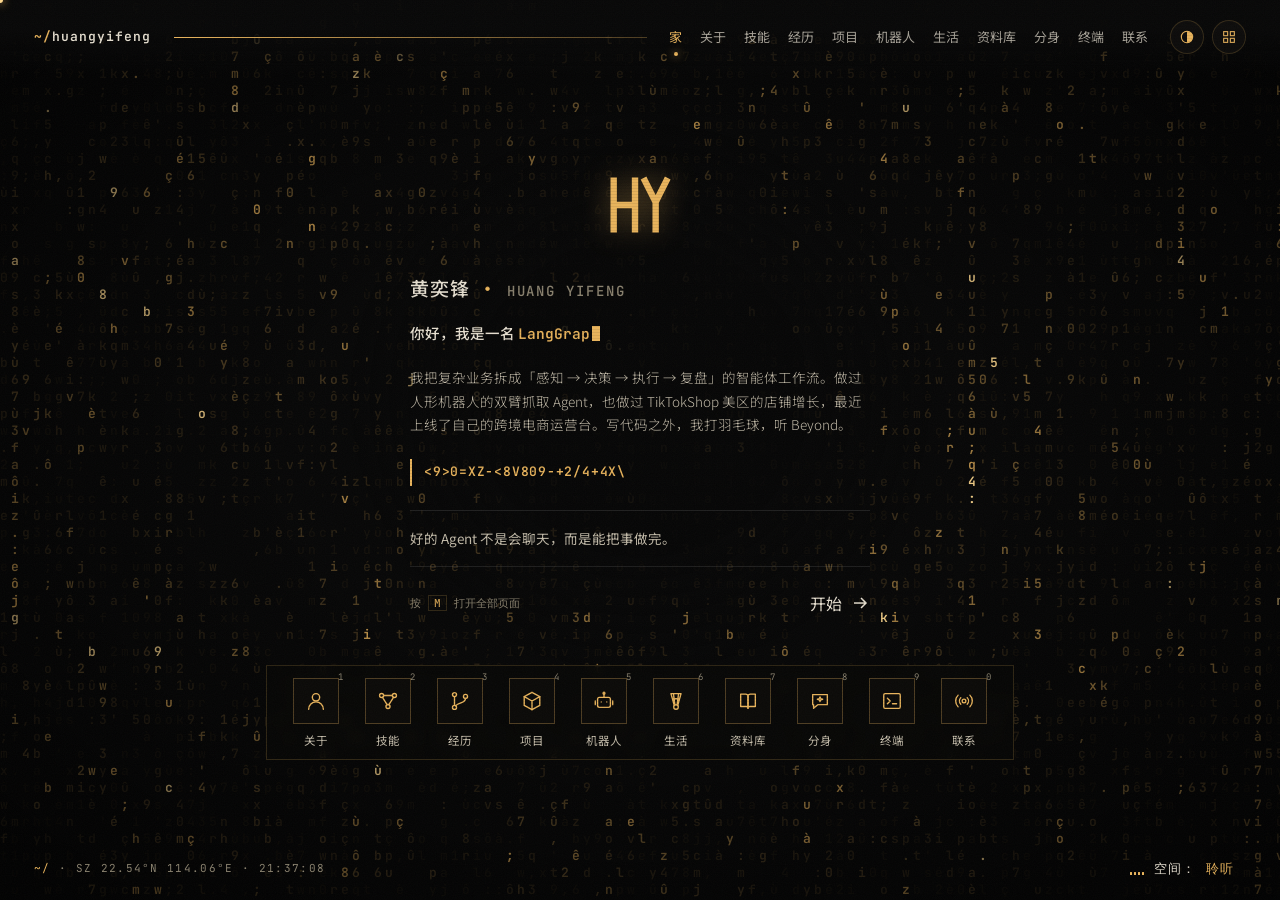
==== index.html @ 0edf58c5 "feat: HYF-OS 个人网站与 AI 分身 黑金骇客风多页面个人网站：开场动画、字符雨、技能星图、机器人交互示意、 可接入自有大模型的 AI 分身（仿 CC Switch 配置后台），零依赖 N" ====
<!DOCTYPE html>
<html lang="zh-CN" data-theme="gold">
<head>
<meta charset="UTF-8">
<meta name="viewport" content="width=device-width, initial-scale=1.0">
<title>黄奕锋 · AI Agent Engineer</title>
<meta name="description" content="黄奕锋 —— AI Agent 开发工程师。LangGraph / MCP / RAG / Multi-Agent / 人形机器人 Agent / 跨境电商运营智能体。">
<link rel="icon" href="data:image/svg+xml,<svg xmlns='http://www.w3.org/2000/svg' viewBox='0 0 90 80'><path d='M8 6V74M8 40H38M38 6V74M52 6L67 36L82 6M67 36V74' fill='none' stroke='%23e9b45c' stroke-width='10'/></svg>">
<link rel="preconnect" href="https://fonts.googleapis.com">
<link rel="preconnect" href="https://fonts.gstatic.com" crossorigin>
<link href="https://fonts.googleapis.com/css2?family=JetBrains+Mono:wght@300;400;600;800&family=Noto+Sans+SC:wght@300;400;500;700;900&display=swap" rel="stylesheet">
<link rel="stylesheet" href="assets/style.css">
</head>
<body class="booting">

<canvas id="matrix" aria-hidden="true"></canvas>
<div class="vignette"></div><div class="scanlines"></div><div class="noise"></div>
<div class="cur-dot"></div><div class="cur-ring"></div>

<!-- ============ BOOT ============ -->
<div id="boot">
  <div class="half top"></div><div class="half bot"></div>
  <div class="term">
    <div id="bootLines"></div>
    <div class="bar"><i id="bootBar"></i></div>
    <div class="pct"><span id="bootStage">BOOTING HYF-OS</span><span id="bootPct">0%</span></div>
    <div class="granted" id="granted">ACCESS GRANTED</div>
  </div>
  <div class="skip">[ 点击任意处跳过 ]</div>
</div>

<!-- ============ PAGE TRANSITION ============ -->
<div id="wipe" aria-hidden="true">
  <i></i><i></i><i></i><i></i><i></i><i></i><i></i><i></i>
  <div class="lbl"><span id="wipeLbl"></span><small id="wipeSub"></small><div class="bar"><b></b></div></div>
</div>

<!-- ============ CHROME ============ -->
<header class="topnav">
  <a class="brand" href="#/"><b>~/</b>huangyifeng</a>
  <div class="rule"></div>
  <nav class="links" id="navLinks"></nav>
  <div class="nav-btns">
    <button class="icon-btn" id="btnTheme" title="切换配色" aria-label="切换配色"><svg viewBox="0 0 24 24"><circle cx="12" cy="12" r="8.5"/><path class="fill" d="M12 3.5a8.5 8.5 0 0 1 0 17z"/></svg></button>
    <button class="icon-btn" id="btnMenu" title="全部页面 (M)" aria-label="打开菜单"><svg viewBox="0 0 24 24"><rect x="4" y="4" width="6" height="6"/><rect x="14" y="4" width="6" height="6"/><rect x="4" y="14" width="6" height="6"/><rect x="14" y="14" width="6" height="6"/></svg></button>
  </div>
</header>
<div class="corner bl"><b id="routeLabel">~/</b> · SZ 22.54°N 114.06°E · <span id="clock">--:--:--</span></div>
<button class="corner br" id="btnSound" aria-label="背景音乐开关"><span class="eq"><i></i><i></i><i></i><i></i></span>空间：<b id="soundLbl">聆听</b></button>

<div id="menu" aria-hidden="true">
  <button class="close" id="menuClose">[ ESC ] 关闭</button>
  <ul id="menuList"></ul>
  <div class="menu-foot" id="menuThemes"></div>
  <div class="keys">快捷键：<kbd>1</kbd>–<kbd>9</kbd>/<kbd>0</kbd> 跳转页面 · <kbd>H</kbd> 首页 · <kbd>M</kbd> 菜单 · <kbd>~</kbd> 终端</div>
</div>

<main id="app">

<!-- ============ HOME ============ -->
<section class="page" data-page="home">
  <div class="home">
    <aside class="hud l">
      <h4>SYSTEM STATUS</h4>
      <div class="kv"><span>USER</span><b>黄奕锋</b></div>
      <div class="kv"><span>ROLE</span><b>AI Agent Engineer</b></div>
      <div class="kv"><span>LOC</span><b>深圳 · SZ</b></div>
      <div class="kv"><span>STATUS</span><b class="live">● building</b></div>
      <div class="kv"><span>STACK</span><b>LangGraph · MCP · RAG</b></div>
      <div class="kv"><span>LIVE</span><b>tkagent.hyff.cc.cd</b></div>
      <div class="kv"><span>OFF-DUTY</span><b>🏸 羽毛球 · 5 年</b></div>
      <div class="kv"><span>INTEREST</span><b>跨境电商 × Agent</b></div>
      <div class="task"><span>TASK</span><b>TikTok 跨境电商运营台</b><div class="pbar"><i></i></div><small>shipping · 自动上品流水线</small></div>
      <div class="kv"><span>UPTIME</span><b id="uptime">00:00:00</b></div>
    </aside>

    <div class="card" id="card">
      <svg class="logo" viewBox="0 0 90 80" aria-hidden="true">
        <path d="M8 6 V74 M8 40 H38 M38 6 V74"/>
        <path d="M52 6 L67 36 L82 6 M67 36 V74"/>
      </svg>
      <div class="hero-seq" id="heroSeq">
        <div class="hero-name"><span id="nameZh">黄奕锋</span><span class="dot">·</span><span class="en" id="nameEn">HUANG YIFENG</span></div>
        <div class="hero-hi">你好，我是一名 <span class="role" id="role"></span><span class="caret"></span></div>
        <p class="hero-p">我把复杂业务拆成「感知 → 决策 → 执行 → 复盘」的智能体工作流。做过人形机器人的双臂抓取 Agent，也做过 TikTokShop 美区的店铺增长，最近上线了自己的跨境电商运营台。写代码之外，我打羽毛球，听 Beyond。</p>
        <div class="hero-hash" id="hash">*-Z244|47V+K-&lt;K4||NZ79-</div>
        <div class="hr"></div>
        <p class="hero-quote">好的 Agent 不是会聊天，而是能把事做完。</p>
        <div class="hr"></div>
        <div class="go"><span class="k">按 <kbd>M</kbd> 打开全部页面</span><a href="#/about">开始 <svg width="16" height="16" viewBox="0 0 16 16" fill="none" stroke="currentColor" stroke-width="1.5"><path d="M2 8h12M9 3l5 5-5 5"/></svg></a></div>
      </div>
    </div>

    <aside class="hud r"><h4>LIVE LOG</h4><div class="log" id="liveLog"></div></aside>

    <nav class="dock" id="dock" aria-label="页面入口"></nav>
  </div>
</section>

<!-- ============ ABOUT ============ -->
<section class="page" data-page="about">
  <div class="ph" data-a><span class="no">01 //</span><h1 data-scramble>关于我</h1><span class="ln"></span><span class="en">WHOAMI</span></div>
  <div class="about-grid">
    <div class="portrait" data-a>
      <span class="tag">IMG://huangyifeng.raw</span>
      <i class="c c1"></i><i class="c c2"></i><i class="c c3"></i><i class="c c4"></i>
      <canvas id="ascii"></canvas>
      <span class="tip">[ 移动鼠标 · 解码影像 ]</span>
    </div>
    <div class="about-text" data-a>
      <h2>一半是 <em>AI Agent 工程师</em>，<br>一半是懂增长的 <em>运营人</em>。</h2>
      <p>坐标深圳，毕业于深圳职业技术大学 · 人工智能学院 · 大数据技术专业。我熟悉 LangChain、LangGraph、MCP 与 RAG，能把一个模糊的业务问题拆成可调用的工具、可编排的状态图、可量化的指标，再让它在真机上、在真实的店铺里跑起来。</p>
      <div class="edge">
        <div class="edge-item"><span class="n">0x01</span><b>复合背景</b><span>AI Agent 应用开发 × 跨境电商业务，能把复杂业务拆解为感知、决策、执行、复盘的智能体工作流。</span></div>
        <div class="edge-item"><span class="n">0x02</span><b>独立交付</b><span>运营台从后端、前端、浏览器插件、端到端测试到服务器部署，一个人做完并上线。</span></div>
        <div class="edge-item"><span class="n">0x03</span><b>结果导向</b><span>Unitree G1 真机验证 + TikTokShop 美区运营，习惯用自动化流程和数据指标说话。</span></div>
      </div>
    </div>
  </div>

  <div class="sub" data-a>GROWTH PATH · 成长路径</div>
  <div class="path" data-a>
    <i class="runner"></i>
    <div class="st"><span class="t">EDU</span><b>数据</b><span>深圳职业技术大学<br>人工智能学院 · 大数据技术</span></div>
    <div class="st"><span class="t">2025.04</span><b>业务</b><span>TikTokShop 美区运营<br>懂选品、懂达人、懂指标</span></div>
    <div class="st"><span class="t">2026.07</span><b>物理世界</b><span>Unitree G1 双臂抓取<br>让 Agent 驱动真实机械臂</span></div>
    <div class="st"><span class="t">2026.09 → NOW</span><b>融合</b><span>跨境电商运营 Agent<br>把业务经验变成智能体</span></div>
  </div>

  <div class="sub" data-a>HOW I BUILD AGENTS · 我的 Agent 方法论</div>
  <div class="method" data-a>
    <div><span class="n">01</span><b>拆解</b><span>把业务拆成感知 / 决策 / 执行 / 复盘四段，先画清楚状态图再写代码。</span></div>
    <div><span class="n">02</span><b>接工具</b><span>用 Function Calling、MCP 和浏览器插件，把数据库、ERP、表格、网页变成 Agent 能调用的工具。</span></div>
    <div><span class="n">03</span><b>编排</b><span>用 LangGraph 管状态、分支、循环和失败回退，让流程可控、可追踪。</span></div>
    <div><span class="n">04</span><b>增强</b><span>RAG 知识库 + 结构化输出 + 上下文管理，同时控制质量和成本。</span></div>
    <div><span class="n">05</span><b>复盘</b><span>每一步留下状态和日志，缺什么就停下来提示人补，用数据驱动下一轮迭代。</span></div>
  </div>

  <div class="stats" data-a>
    <div class="stat"><div class="v"><small>$</small><span data-count="12" data-suffix="K">0</span></div><div class="k">店铺月 GMV（从 $5K 起）</div></div>
    <div class="stat"><div class="v"><span data-count="300" data-suffix="+">0</span></div><div class="k">建联海外达人</div></div>
    <div class="stat"><div class="v"><span data-count="1.6" data-dec="1" data-suffix="%">0</span></div><div class="k">转化率（从 1.0% 提升）</div></div>
    <div class="stat"><div class="v"><span data-count="7" data-suffix="DoF">0</span></div><div class="k">双臂逆运动学 · G1 真机</div></div>
  </div>
</section>

<!-- ============ SKILLS ============ -->
<section class="page" data-page="skills">
  <div class="ph" data-a><span class="no">02 //</span><h1 data-scramble>技能星图</h1><span class="ln"></span><span class="en">CONSTELLATION</span></div>
  <p class="lead" data-a>每颗星是一项技能，同一个星团是一个技术领域，连线表示它们怎样组合在一起用。把鼠标移到星星上看看。</p>
  <div class="constellation" data-a><canvas id="cons"></canvas><div class="cons-tip" id="consTip"></div><span class="hint">悬停查看关联 · 点击星星聚焦领域 · 鼠标会推开星星</span></div>
  <div class="legend" id="legend" data-a></div>
  <div class="sub" data-a>FULL LIST · 完整清单</div>
  <div class="win" data-a id="skillWin">
    <div class="win-bar"><i></i><i></i><i></i><span>huangyifeng@stack: ~/skills</span></div>
    <div class="skills-body" id="skillList"></div>
  </div>
</section>

<!-- ============ EXPERIENCE ============ -->
<section class="page" data-page="exp">
  <div class="ph" data-a><span class="no">03 //</span><h1 data-scramble>经历</h1><span class="ln"></span><span class="en">GIT LOG --GRAPH</span></div>
  <p class="lead" data-a><code>$ git log --graph --all</code><br>两条分支：一条通向真实的生意，一条通向真实的机器人，最后合并成我现在在做的事。</p>
  <div class="git" id="git">
    <svg class="graph" id="gitSvg"></svg>

    <article class="commit" data-id="main" data-lane="0" data-a>
      <span class="dot"></span>
      <div class="hd"><span class="hash">2290460</span><span class="ref head">HEAD → main</span><span>2026.09 → now</span></div>
      <h3>Merge: ecommerce + robotics → 跨境电商 Agent</h3>
      <div class="role">个人项目 · TikTok 跨境电商运营台 / 跨境电商 AI 运营 Agent 平台</div>
      <p class="desc">把运营经验和 Agent 工程能力合并：多 Agent 自动上品流水线、1688 找货、浏览器插件、知识库、每日简报，已部署上线。<a href="#/project">查看项目 →</a></p>
    </article>

    <article class="commit" data-id="robotics" data-lane="1" data-a>
      <span class="dot"></span>
      <div class="hd"><span class="hash">a7f3e21</span><span class="ref">robotics</span><span>2026.07 — 2026.09 · 珠海</span></div>
      <h3>无界智慧（珠海）科技有限公司</h3>
      <div class="role">AI Agent 应用开发实习生 / 规控算法</div>
      <ul>
        <li>基于 <b>RGB-D 相机 + SAM3</b> 完成箱体识别、点云处理、三维位姿计算和抓取点预测，打通视觉识别到双臂抓取的 Agent 执行链路。</li>
        <li>开发 <b>双臂七自由度逆运动学</b> 与抓取动作流程，实现目标趋近、双臂抓取、夹取回撤等连续控制，并通过 <b>Unitree G1 真机验证</b>。</li>
        <li>参与灵巧手小物体抓取开发，完成视觉定位、抓取规划与多指控制联动，沉淀可复用的人形机器人搬运基础能力。</li>
        <li>分析视觉偏差、IK 不可达、机械臂异常和控制衔接问题，沉淀视觉数据、运行日志和异常排查流程，提升迭代效率。</li>
      </ul>
    </article>

    <article class="commit" data-id="ecommerce" data-lane="0" data-a>
      <span class="dot"></span>
      <div class="hd"><span class="hash">3c9b0d4</span><span class="ref">ecommerce</span><span>2025.04 — 2025.07 · 深圳</span></div>
      <h3>深圳市锦鸿云商电子商务有限公司</h3>
      <div class="role">跨境电商运营实习生 / TikTokShop 美区</div>
      <ul>
        <li>参与运营 2 个 TikTokShop 美区店铺，维护 50+ SKU，店铺月 GMV 从 <b>$5,000 提升至 $12,000</b>。</li>
        <li>每月筛选 50+ 潜力商品，测试上架 10+ 款，沉淀 3 款稳定出单款，单款月销最高 <b>$3,500</b>。</li>
        <li>累计建联海外达人 <b>300+</b>，合作寄样 25+，产出带货视频 / 直播 40+，达人渠道月贡献 GMV 约 $5,000。</li>
        <li>优化主图、标题和优惠券结构，商品页转化率从 <b>1.0% 提升至 1.6%</b>，退货率控制在 10% 以内。</li>
      </ul>
    </article>

    <article class="commit" data-id="init" data-lane="0" data-a>
      <span class="dot"></span>
      <div class="hd"><span class="hash">0e1d5f8</span><span class="ref">tag: init</span><span>教育 · 深圳</span></div>
      <h3>深圳职业技术大学</h3>
      <div class="role">人工智能学院 · 大数据技术</div>
    </article>
  </div>
</section>

<!-- ============ PROJECT ============ -->
<section class="page" data-page="project">
  <div class="ph" data-a><span class="no">04 //</span><h1 data-scramble>项目</h1><span class="ln"></span><span class="en">SHIPPED</span></div>

  <div class="proj-top" data-a>
    <h2><small>PROJECT 01 · 2026.10 · 已上线</small>TikTok 跨境电商运营台</h2>
    <p>面向 TikTok Shop 卖家的选品与内容工具：FastMoss 数据选品 → 硬指标与利润测算 → AI 选品分析与测款方案 → 一键带货视频脚本，配套知识库和可对话的 Agent。所有 AI 功能都调用真实模型，没有离线假数据。</p>
  </div>
  <div class="live-row" data-a>
    <a class="btn" href="https://tkagent.hyff.cc.cd" target="_blank" rel="noopener">访问线上版 ↗</a>
    <a class="btn ghost" href="https://github.com/serjofolio" target="_blank" rel="noopener">GitHub · serjofolio ↗</a>
    <span class="m">tkagent.hyff.cc.cd · 仓库暂为私有</span>
  </div>

  <div class="win flowline" data-a>
    <div class="win-bar"><i></i><i></i><i></i><span>多 Agent 自动上品流水线</span></div>
    <div class="flow-steps" id="flowSteps">
      <div><b>选品数据</b><span>FastMoss 导出 22 列自动识别</span></div>
      <div><b>AI 研判</b><span>需求 / 趋势 / 达人 / 竞争 / 利润 / 风险</span></div>
      <div><b>1688 找货</b><span>关键词 + 以图搜，比价矩阵</span></div>
      <div><b>选定供应商</b><span>AI 判断同款度，成本上限</span></div>
      <div><b>上架包</b><span>本地语言标题、卖点、定价、违禁词检查</span></div>
      <div><b>人工确认</b><span>可设为全自动</span></div>
      <div><b>推送 ERP</b><span>妙手 ERP / Webhook / CSV</span></div>
    </div>
  </div>

  <div class="feat-grid" data-a>
    <div><span class="i">/select</span><b>智能选品</b><span>六维评估给出「可以上 / 谨慎测试 / 不建议上」，识别刷单、低价引流等硬伤，按站点费率倒推采购上限。</span></div>
    <div><span class="i">/script</span><b>视频脚本</b><span>按「钩子 → 痛点 → 演示 → 证明 → 行动号召」生成分镜，附 3 个备选钩子做 A/B 测款。</span></div>
    <div><span class="i">/extension</span><b>浏览器插件</b><span>1688 关键词搜 / 以图搜一键发送货源，自动补详情；随机节奏防风控。</span></div>
    <div><span class="i">/models</span><b>多模型接入</b><span>GLM、DeepSeek、Kimi、通义、豆包、OpenAI、Claude……一键启用、测试、拉取模型列表。</span></div>
    <div><span class="i">/kb</span><b>知识库 + Agent</b><span>上传 Word / PDF / 网页切片检索；Agent 流式输出、标注来源、显示思考过程。</span></div>
    <div><span class="i">/deploy</span><b>一键部署</b><span>systemd + Cloudflare 隧道，只监听本机端口，Host 白名单；Playwright 端到端测试。</span></div>
  </div>
  <div class="commits" data-a>
    <div class="win-bar"><i></i><i></i><i></i><span>git log --oneline · 真实提交记录</span></div>
    <div class="commit-ticker" id="ticker"></div>
  </div>

  <div class="sub" data-a>PROJECT 02 · 跨境电商 AI 运营 Agent 平台</div>
  <div class="proj-top" data-a>
    <h2><small>2026.09 → NOW · FastAPI + LangGraph + DeepSeek</small>全能运营智能体</h2>
    <p>多模块运营 Agent：运营总览、风险分析、竞品分析、销售监控、广告分析、库存管理。打通本地数据库、飞书多维表格、易仓 ERP、Amazon SP-API、Chrome 商品采集和卖家精灵 MCP，导入数据后自动生成风险等级、异常任务和每日简报。</p>
  </div>
  <div class="proj-grid">
    <div class="win diagram" data-a>
      <svg viewBox="0 0 800 420" role="img" aria-label="Agent Loop 架构示意">
        <path id="loop" class="flow" d="M200 90 H600 V330 H200 Z"/>
        <line class="spoke" x1="400" y1="210" x2="200" y2="90"/><line class="spoke" x1="400" y1="210" x2="600" y2="90"/>
        <line class="spoke" x1="400" y1="210" x2="600" y2="330"/><line class="spoke" x1="400" y1="210" x2="200" y2="330"/>
        <line class="spoke" x1="70" y1="210" x2="200" y2="90"/><line class="spoke" x1="70" y1="210" x2="200" y2="330"/>
        <line class="spoke" x1="730" y1="210" x2="600" y2="90"/><line class="spoke" x1="730" y1="210" x2="600" y2="330"/>
        <g class="core"><circle class="pulse" cx="400" cy="210" r="46" stroke-width="1"/><circle cx="400" cy="210" r="52" stroke-width="1.2"/><circle cx="400" cy="210" r="40" stroke-width=".6" stroke-dasharray="2 4"/>
          <text x="400" y="206">LangGraph</text><text x="400" y="224">AGENT LOOP</text></g>
        <g class="nd"><rect x="140" y="62" width="120" height="56"/><text x="200" y="90">感知</text><text class="s" x="200" y="108">PERCEIVE</text></g>
        <g class="nd"><rect x="540" y="62" width="120" height="56"/><text x="600" y="90">决策</text><text class="s" x="600" y="108">DECIDE</text></g>
        <g class="nd"><rect x="540" y="302" width="120" height="56"/><text x="600" y="330">执行</text><text class="s" x="600" y="348">ACT</text></g>
        <g class="nd"><rect x="140" y="302" width="120" height="56"/><text x="200" y="330">复盘</text><text class="s" x="200" y="348">REFLECT</text></g>
        <g class="tool"><rect x="10" y="150" width="120" height="26"/><text x="70" y="167">飞书多维表格</text></g>
        <g class="tool"><rect x="10" y="197" width="120" height="26"/><text x="70" y="214">易仓 ERP</text></g>
        <g class="tool"><rect x="10" y="244" width="120" height="26"/><text x="70" y="261">RAG 知识库</text></g>
        <g class="tool"><rect x="670" y="150" width="120" height="26"/><text x="730" y="167">Amazon SP-API</text></g>
        <g class="tool"><rect x="670" y="197" width="120" height="26"/><text x="730" y="214">卖家精灵 MCP</text></g>
        <g class="tool"><rect x="670" y="244" width="120" height="26"/><text x="730" y="261">Chrome 采集</text></g>
        <g class="pk">
          <circle r="4"><animateMotion dur="6s" repeatCount="indefinite"><mpath href="#loop"/></animateMotion></circle>
          <circle r="3" opacity=".7"><animateMotion dur="6s" begin="-1.5s" repeatCount="indefinite"><mpath href="#loop"/></animateMotion></circle>
          <circle r="4"><animateMotion dur="6s" begin="-3s" repeatCount="indefinite"><mpath href="#loop"/></animateMotion></circle>
          <circle r="3" opacity=".7"><animateMotion dur="6s" begin="-4.5s" repeatCount="indefinite"><mpath href="#loop"/></animateMotion></circle>
        </g>
      </svg>
    </div>
    <div class="win sim" data-a>
      <div class="win-bar"><i></i><i></i><i></i><span>agent run · 演示数据</span></div>
      <div class="sim-out" id="simOut"></div>
      <div class="sim-foot"><button class="btn" id="simRun">▶ 运行一次 Agent</button><span>演示数据，仅展示工作流程</span></div>
    </div>
  </div>
  <div class="win brief" id="brief"></div>
</section>

<!-- ============ ROBOT ============ -->
<section class="page" data-page="robot">
  <div class="ph" data-a><span class="no">05 //</span><h1 data-scramble>机器人</h1><span class="ln"></span><span class="en">UNITREE G1</span></div>
  <p class="lead" data-a>2026 年夏天在无界智慧，我做的是让 Agent 驱动一台真实的人形机器人：从一帧 RGB-D 图像开始，到双臂把箱子抓起、收回。下面两个是根据这段经历做的交互示意。</p>
  <div class="pipeline" id="pipe" data-a>
    <span data-n="1">RGB-D 采集</span><span data-n="2">SAM3 分割</span><span data-n="3">点云处理</span><span data-n="4">位姿估计</span><span data-n="5">抓取点预测</span><span data-n="6">双臂 IK</span><span data-n="7">抓取执行</span><span data-n="8">夹取回撤</span>
  </div>
  <div class="robot-grid">
    <div class="viz" data-a><canvas id="cloud"></canvas><span class="cap">POINT CLOUD · POSE</span><span class="cap2" id="cloudStat"></span><span class="note">拖动旋转 · 演示数据</span></div>
    <div class="viz" data-a><canvas id="arms"></canvas><span class="cap">DUAL-ARM IK</span><span class="warn" id="ikWarn">⚠ IK 不可达</span><span class="note">移动鼠标控制目标 · 平面简化示意（真机为双臂 7-DoF）</span></div>
  </div>
  <div class="sub" data-a>ON SITE · 现场照片</div>
  <div class="photos" data-a>
    <figure><img src="img/g1-grasp.jpg" alt="Unitree G1 下蹲双臂抓取纸箱" loading="lazy"><figcaption><b>REC 01</b> 下蹲 · 双臂夹取纸箱</figcaption></figure>
    <figure><img src="img/g1-reach.jpg" alt="Unitree G1 双臂趋近目标" loading="lazy"><figcaption><b>REC 02</b> 目标趋近 · 双臂伸出</figcaption></figure>
    <figure class="wide"><img src="img/g1-lab.jpg" alt="实验室里调试 G1 抓取箱子" loading="lazy"><figcaption><b>REC 03</b> 实验室联调 · 视觉识别箱体</figcaption></figure>
  </div>
  <div class="lightbox" id="lightbox" hidden><img alt=""><span></span></div>
  <div class="sub" data-a>WHAT I DID · 我做了什么</div>
  <div class="cards4" data-a>
    <div><span class="n">01</span><b>视觉 → 位姿</b>基于 RGB-D 相机与 SAM3 完成箱体识别、点云处理、三维位姿计算和抓取点预测。</div>
    <div><span class="n">02</span><b>双臂 7-DoF IK</b>开发双臂七自由度逆运动学与抓取动作：目标趋近、双臂抓取、夹取回撤，Unitree G1 真机验证。</div>
    <div><span class="n">03</span><b>灵巧手</b>参与小物体抓取：视觉定位、抓取规划与多指控制联动，沉淀人形机器人搬运基础能力。</div>
    <div><span class="n">04</span><b>排查流程</b>分析视觉偏差、IK 不可达、机械臂异常和控制衔接问题，沉淀数据、日志和排查流程。</div>
  </div>
</section>

<!-- ============ LIFE ============ -->
<section class="page" data-page="life">
  <div class="ph" data-a><span class="no">06 //</span><h1 data-scramble>生活</h1><span class="ln"></span><span class="en">OFF DUTY</span></div>
  <p class="lead" data-a>代码之外的我。</p>
  <div class="life-grid">
    <div class="win court-win" data-a>
      <div class="win-bar"><i></i><i></i><i></i><span>badminton.exe · 点击球场扣杀</span></div>
      <div class="court"><canvas id="court"></canvas><span class="rally" id="rally">RALLY 0</span></div>
    </div>
    <div class="life-text" data-a>
      <span class="t">SPORT</span>
      <h2>🏸 羽毛球</h2>
      <p>写代码之外，我最喜欢的运动是羽毛球，已经打了 <b class="g">5 年</b>。最喜欢的球员是<b class="g">李宗伟</b>。</p>
      <p class="m">左边的球场可以点一下：在任意位置点击，就是一记扣杀。</p>
    </div>
  </div>

  <div class="sub" data-a>IDOLS · 偶像</div>
  <div class="idols">
    <div class="idol" data-a>
      <div class="vinyl shuttle"><i></i><span>LCW</span></div>
      <div>
        <span class="t">BADMINTON</span>
        <h3>李宗伟</h3>
        <p>马来西亚羽毛球运动员，职业生涯约 19 年：连续 6 年年终世界排名第一，705 场胜利、69 个世界羽联赛事冠军。2008、2012、2016 连续三届奥运会男单决赛都拿了亚军，世锦赛也始终没能夺冠。2018 年确诊鼻咽癌，治疗后仍想复出冲击东京奥运，最终在 2019 年 6 月宣布退役。</p>
        <p class="why">我打了 5 年羽毛球，最喜欢他。一个人三次站上奥运决赛、三次输掉，还一直想再回去，这比金牌更打动我。</p>
      </div>
    </div>
    <div class="idol" data-a>
      <div class="vinyl"><i></i><span>BEYOND</span></div>
      <div>
        <span class="t">MUSIC</span>
        <h3>黄家驹</h3>
        <p>Beyond 乐队主唱、创作人（1962–1993）。《海阔天空》《光辉岁月》《真的爱你》，是我写代码时反复循环的歌。</p>
        <blockquote>原谅我这一生不羁放纵爱自由</blockquote>
      </div>
    </div>
    <div class="idol" data-a>
      <div class="vinyl alt"><i></i><span>★</span></div>
      <div>
        <span class="t">CREATOR</span>
        <h3>鲁大魔</h3>
        <p>本名鲁岳，抖音号 ludamobiubiu。泛知识领域的自媒体创作者，内容以创业经历感悟分享、生活旅行随拍为主。</p>
        <blockquote>把抽象的想法变成具体的产品</blockquote>
        <p class="why">他讲的「从微观的角度思考，才会看到具象化、可执行的指标」，和我做 Agent 的思路一样：先把模糊的事拆成能执行的一步一步。</p>
      </div>
    </div>
  </div>
  <p class="life-note" data-a>右下角的「空间：聆听」可以打开背景音乐，是浏览器实时合成的氛围音乐，背景字符会跟着节奏跳动。</p>
</section>

<!-- ============ LIBRARY ============ -->
<section class="page" data-page="lib">
  <div class="ph" data-a><span class="no">07 //</span><h1 data-scramble>资料库</h1><span class="ln"></span><span class="en">LIBRARY</span></div>
  <p class="lead" data-a>从我的收藏夹里挑出来、反复打开的资料，按学习路线排好，每条附一句点评。下面还有做项目时踩过的坑。</p>
  <div class="lib-bar" data-a>
    <div class="lib-filter" id="libFilter"></div>
    <label class="lib-search"><span>⌕</span><input id="libSearch" placeholder="搜索资料…" autocomplete="off"></label>
  </div>
  <div class="lib-grid" id="libGrid"></div>

  <div class="sub" data-a>FIELD NOTES · 踩坑笔记</div>
  <p class="lead" data-a>来自运营台真实的 commit 记录和机器人项目。点开看问题和解法。</p>
  <div class="notes" id="notes" data-a></div>
</section>

<!-- ============ AI TWIN ============ -->
<section class="page" data-page="ask">
  <div class="ph" data-a><span class="no">08 //</span><h1 data-scramble>AI 分身</h1><span class="ln"></span><span class="en">ASK ME ANYTHING</span></div>
  <div class="ask" data-a>
    <div class="win chat">
      <div class="chat-head"><span class="av"><img id="askAvatar" alt=""></span><div><b>黄奕锋 · AI 分身</b><small>● online · 本地知识库</small></div></div>
      <div class="msgs" id="msgs"></div>
      <div class="chips" id="chips"></div>
      <form class="chat-in" id="chatForm"><span class="g">&gt;</span><input id="chatIn" placeholder="问我任何关于我的问题…" autocomplete="off" aria-label="向 AI 分身提问"><button class="btn" type="submit">发送</button></form>
    </div>
    <div class="win trace"><div class="win-bar"><i></i><i></i><i></i><span>agent trace</span></div><div class="tl" id="trace"></div></div>
  </div>
</section>

<!-- ============ TERMINAL ============ -->
<section class="page" data-page="terminal">
  <div class="ph" data-a><span class="no">09 //</span><h1 data-scramble>终端</h1><span class="ln"></span><span class="en">SHELL</span></div>
  <div class="win term-win" data-a>
    <div class="win-bar"><i></i><i></i><i></i><span>guest@huangyifeng: ~ — zsh</span></div>
    <div id="term"></div>
  </div>
  <div class="term-hint" data-a>试试 <code data-cmd="neofetch">neofetch</code><code data-cmd="help">help</code><code data-cmd="cd robot">cd robot</code><code data-cmd="theme green">theme green</code><code data-cmd="hobby">hobby</code><code data-cmd="hack">hack</code></div>
</section>

<!-- ============ CONTACT ============ -->
<section class="page" data-page="contact">
  <div class="ph" data-a><span class="no">10 //</span><h1 data-scramble>联系</h1><span class="ln"></span><span class="en">CONNECT</span></div>
  <div class="contact-stage">
    <div class="radar"><i></i><i></i><i></i></div>
    <div class="big" data-a><span>让我们一起</span><br>构建下一个 <em>Agent</em></div>
    <div class="contact-row" data-a>
      <a class="chip gold" id="phone" href="tel:18929375197"><small>TEL</small><span id="phoneText">189 •••• ••••</span></a>
      <button class="chip" id="copyPhone"><small>COPY</small><span id="copyLbl">复制号码</span></button>
      <a class="chip" href="mailto:2407387278@qq.com"><small>MAIL</small>2407387278@qq.com</a>
      <span class="chip"><small>WECHAT</small>18929375197</span>
      <a class="chip" href="https://github.com/serjofolio" target="_blank" rel="noopener"><small>GIT</small>serjofolio</a>
      <a class="chip" href="resume.docx" download><small>CV</small>下载简历</a>
    </div>
    <p class="contact-note" data-a>深圳 · 微信号同手机号 · 聊技术、聊跨境、聊羽毛球都欢迎</p>
  </div>
</section>

</main>

<script src="assets/profile.js"></script>
<script src="assets/core.js"></script>
<script src="assets/pages.js"></script>
</body>
</html>
---- assets/style.css ----
/* =========================================================
   HYF-OS · 黄奕锋 personal site
   ========================================================= */
:root{
  --rgb:233,180,92;
  --hi-rgb:255,217,142;
  --c:rgb(var(--rgb));
  --hi:rgb(var(--hi-rgb));
  --bg:#070707;
  --text:#e6dfd0;
  --text2:#c4bcaa;
  --mute:#8a826f;
  --line:rgba(var(--rgb),.18);
  --panel:rgba(9,9,8,.88);
  --ok:#7ee787;
  --bad:#ff6b6b;
  --mono:'JetBrains Mono',ui-monospace,Menlo,Consolas,monospace;
  --sans:'Noto Sans SC','PingFang SC','Microsoft YaHei',system-ui,sans-serif;
  --ease:cubic-bezier(.2,.8,.2,1);
}
:root[data-theme="green"]{--rgb:0,255,140;--hi-rgb:190,255,220}
:root[data-theme="cyan"]{--rgb:90,200,255;--hi-rgb:205,240,255}

*{box-sizing:border-box;margin:0;padding:0}
html{background:var(--bg)}
body{background:var(--bg);color:var(--text);font-family:var(--sans);line-height:1.75;-webkit-font-smoothing:antialiased;overflow-x:hidden;min-height:100vh}
body.booting{overflow:hidden;height:100vh}
::selection{background:var(--c);color:#000}
a{color:inherit;text-decoration:none}
button{font:inherit;color:inherit;background:none;border:none;cursor:pointer}
@media (pointer:fine){body,a,button,input,canvas,code{cursor:none}}
:focus-visible{outline:1px dashed var(--c);outline-offset:3px}
.g{color:var(--c)}.m{color:var(--mute)}.ok{color:var(--ok)}.err{color:var(--bad)}

/* ================= background layers ================= */
#matrix{position:fixed;inset:0;width:100%;height:100%;z-index:0;display:block}
.vignette{position:fixed;inset:0;z-index:1;pointer-events:none;background:radial-gradient(ellipse at center,transparent 35%,rgba(0,0,0,.78) 100%)}
.scanlines{position:fixed;inset:0;z-index:60;pointer-events:none;opacity:.07;background:repeating-linear-gradient(0deg,#000 0 1px,transparent 1px 3px)}
.noise{position:fixed;inset:-50%;z-index:61;pointer-events:none;opacity:.035;
  background-image:url("data:image/svg+xml;utf8,<svg xmlns='http://www.w3.org/2000/svg' width='160' height='160'><filter id='n'><feTurbulence type='fractalNoise' baseFrequency='.9' numOctaves='2'/></filter><rect width='100%' height='100%' filter='url(%23n)'/></svg>");
  animation:noise 1s steps(4) infinite}
@keyframes noise{0%{transform:translate(0,0)}25%{transform:translate(-5%,3%)}50%{transform:translate(4%,-6%)}75%{transform:translate(-3%,5%)}100%{transform:translate(0,0)}}

/* ================= cursor ================= */
.cur-dot,.cur-ring{position:fixed;top:0;left:0;z-index:9999;pointer-events:none;border-radius:50%}
.cur-dot{width:6px;height:6px;margin:-3px 0 0 -3px;background:var(--hi);box-shadow:0 0 10px var(--c)}
.cur-ring{width:36px;height:36px;margin:-18px 0 0 -18px;border:1px solid var(--c);transition:width .25s,height .25s,margin .25s,background .25s}
.cur-ring.hover{width:60px;height:60px;margin:-30px 0 0 -30px;background:rgba(var(--rgb),.12)}
.cur-ring.down{width:24px;height:24px;margin:-12px 0 0 -12px}
@media (pointer:coarse){.cur-dot,.cur-ring{display:none}}

@keyframes blink{50%{opacity:.15}}
@keyframes glitch{
  0%{transform:translate(0);text-shadow:2px 0 #ff2b6d,-2px 0 #2bd9ff}
  25%{transform:translate(-3px,1px);text-shadow:-3px 0 #ff2b6d,3px 0 #2bd9ff;clip-path:inset(10% 0 40% 0)}
  50%{transform:translate(3px,-1px);clip-path:inset(50% 0 5% 0)}
  75%{transform:translate(-1px,2px);clip-path:inset(0 0 70% 0)}
  100%{transform:translate(0);clip-path:none}
}

/* ================= boot ================= */
#boot{position:fixed;inset:0;z-index:1000;display:flex;align-items:center;justify-content:center}
#boot .half{position:absolute;left:0;right:0;height:50.5%;background:#030303;transition:transform 1s cubic-bezier(.77,0,.18,1)}
#boot .top{top:0}#boot .bot{bottom:0}
#boot.open .top{transform:translateY(-100%)}
#boot.open .bot{transform:translateY(100%)}
#boot.open .term{opacity:0;transform:scale(1.08);filter:blur(6px)}
#boot .term{position:relative;z-index:2;width:min(680px,92vw);font-family:var(--mono);font-size:13px;color:var(--c);transition:all .5s}
#boot .line{white-space:pre-wrap;line-height:1.9;opacity:.92}
#boot .line .ok{color:var(--ok)}#boot .line .warn{color:#ffb347}
#boot .bar{margin-top:18px;height:2px;background:rgba(var(--rgb),.15);position:relative;overflow:hidden}
#boot .bar i{position:absolute;inset:0 auto 0 0;width:0;background:var(--c);box-shadow:0 0 12px var(--c)}
#boot .pct{display:flex;justify-content:space-between;margin-top:8px;color:var(--mute);font-size:11px;letter-spacing:.2em}
#boot .granted{margin-top:26px;font-size:clamp(26px,5vw,44px);font-weight:800;letter-spacing:.3em;color:var(--hi);text-shadow:0 0 24px var(--c);opacity:0}
#boot .granted.show{opacity:1;animation:glitch .5s steps(2) 3}
#boot .skip{position:absolute;bottom:28px;left:0;right:0;text-align:center;z-index:2;font-family:var(--mono);font-size:11px;color:var(--mute);letter-spacing:.3em;transition:opacity .4s}
#boot.open .skip{opacity:0}

/* ================= page transition ================= */
#wipe{position:fixed;inset:0;z-index:900;pointer-events:none}
#wipe.in,#wipe.out{pointer-events:auto}
#wipe>i{position:absolute;left:0;right:0;height:12.7%;background:#050505;border-top:1px solid rgba(var(--rgb),.22);transform:scaleX(0);transform-origin:left center;transition:transform .38s cubic-bezier(.7,0,.3,1)}
#wipe.in>i{transform:scaleX(1)}
#wipe.out>i{transform:scaleX(0);transform-origin:right center}
#wipe .lbl{position:absolute;left:50%;top:50%;transform:translate(-50%,-50%);text-align:center;font-family:var(--mono);color:var(--c);opacity:0;transition:opacity .12s;white-space:nowrap;min-width:280px}
#wipe.in .lbl{opacity:1;transition-delay:.26s}
#wipe .lbl span{font-size:15px;font-weight:600;letter-spacing:.24em;text-shadow:0 0 18px rgba(var(--rgb),.6)}
#wipe .lbl small{display:block;margin-top:8px;font-size:11px;color:var(--mute);letter-spacing:.06em}
#wipe .lbl .bar{height:1px;margin-top:14px;background:rgba(var(--rgb),.2);overflow:hidden}
#wipe .lbl .bar b{display:block;height:100%;background:var(--c);transform:scaleX(0);transform-origin:left}
#wipe.in .lbl .bar b{animation:wbar .3s .28s forwards}
@keyframes wbar{to{transform:scaleX(1)}}

/* ================= top nav ================= */
.topnav{position:fixed;top:0;left:0;right:0;z-index:50;display:flex;align-items:center;gap:22px;padding:20px 34px;font-size:13px;
  background:linear-gradient(rgba(7,7,7,.96) 40%,rgba(7,7,7,0));opacity:0;transform:translateY(-20px);transition:opacity .8s .2s,transform .8s .2s}
body.ready .topnav{opacity:1;transform:none}
.brand{font-family:var(--mono);font-weight:600;letter-spacing:.08em;white-space:nowrap}
.brand b{color:var(--c);font-weight:600}
.rule{flex:1;height:1px;background:linear-gradient(90deg,var(--c),rgba(var(--rgb),.3));transform-origin:left;transform:scaleX(0);transition:transform 1.4s .5s cubic-bezier(.7,0,.2,1)}
body.ready .rule{transform:scaleX(1)}
.links{display:flex;gap:18px}
.links a{position:relative;opacity:.72;transition:color .3s,opacity .3s;white-space:nowrap}
.links a:hover,.links a.active{color:var(--c);opacity:1}
.links a.active::after{content:'';position:absolute;left:50%;bottom:-8px;width:4px;height:4px;margin-left:-2px;border-radius:50%;background:var(--c);box-shadow:0 0 8px var(--c)}
.nav-btns{display:flex;gap:8px}
.icon-btn{position:relative;width:34px;height:34px;border-radius:50%;border:1px solid var(--line);display:grid;place-items:center;background:rgba(15,14,12,.85);transition:border-color .3s,box-shadow .3s}
.icon-btn:hover{border-color:var(--c);box-shadow:0 0 16px rgba(var(--rgb),.35)}
.icon-btn svg{width:16px;height:16px;fill:none;stroke:var(--c);stroke-width:1.6}
.icon-btn svg .fill{fill:var(--c);stroke:none}

.corner{position:fixed;z-index:40;font-family:var(--mono);font-size:11px;letter-spacing:.12em;color:var(--mute);opacity:0;transition:opacity 1s 1s}
body.ready .corner{opacity:1}
.corner.bl{left:34px;bottom:22px}
.corner.bl b{color:var(--c);font-weight:400}
.corner.br{right:46px;bottom:16px;display:flex;align-items:center;gap:10px;padding:4px 0;font-size:12.5px;color:var(--text);letter-spacing:.08em}
.corner.br b{color:var(--c);font-weight:400}
.eq{display:inline-flex;align-items:flex-end;gap:2px;height:12px}
.eq i{width:2px;height:3px;background:var(--c)}
body.sound-on .eq i{animation:eq .9s ease-in-out infinite}
body.sound-on .eq i:nth-child(2){animation-delay:-.3s}
body.sound-on .eq i:nth-child(3){animation-delay:-.6s}
body.sound-on .eq i:nth-child(4){animation-delay:-.15s}
@keyframes eq{0%,100%{height:3px}50%{height:12px}}

.hire-tab{position:fixed;right:0;top:50%;z-index:40;transform:translateY(-50%) translateX(100%);background:var(--c);color:#000;
  font-family:var(--mono);font-weight:800;font-size:12px;letter-spacing:.25em;writing-mode:vertical-rl;padding:18px 9px;transition:transform .8s 1.2s var(--ease),background .3s}
body.ready .hire-tab{transform:translateY(-50%)}
.hire-tab:hover{background:var(--hi)}
.hire-tab i{display:inline-block;width:7px;height:7px;border-radius:50%;background:#0a7d2c;margin-bottom:10px;animation:blink 1.2s infinite}

/* ================= menu overlay ================= */
#menu{position:fixed;inset:0;z-index:800;background:rgba(5,5,5,.965);display:flex;flex-direction:column;align-items:center;justify-content:center;padding:90px 24px 40px;opacity:0;visibility:hidden;transition:opacity .35s,visibility .35s}
#menu.open{opacity:1;visibility:visible}
#menu .close{position:absolute;top:26px;right:34px;font-family:var(--mono);font-size:12px;letter-spacing:.2em;color:var(--mute)}
#menu .close:hover{color:var(--c)}
#menu ul{list-style:none;display:grid;grid-template-columns:repeat(2,minmax(0,1fr));gap:4px 70px}
#menu li a{display:flex;align-items:baseline;gap:18px;padding:10px 0;border-bottom:1px solid rgba(var(--rgb),.1);transform:translateY(24px);opacity:0;transition:transform .5s var(--ease),opacity .5s,border-color .3s}
#menu.open li a{transform:none;opacity:1}
#menu li a .n{font-family:var(--mono);font-size:12px;color:var(--c);width:24px}
#menu li a .t{font-size:clamp(24px,3.4vw,42px);font-weight:900;letter-spacing:.04em;min-width:4.2em;transition:color .25s}
#menu li a .p{font-family:var(--mono);font-size:12px;color:var(--mute)}
#menu li a:hover{border-color:var(--c)}
#menu li a:hover .t,#menu li a.active .t{color:var(--c)}
#menu .menu-foot{margin-top:46px;display:flex;flex-wrap:wrap;justify-content:center;gap:12px;font-family:var(--mono);font-size:12px;color:var(--mute)}
#menu .menu-foot button{padding:6px 14px;border:1px solid var(--line);color:var(--text2);transition:.25s}
#menu .menu-foot button:hover,#menu .menu-foot button.on{border-color:var(--c);color:var(--c)}
#menu .keys{margin-top:22px;font-family:var(--mono);font-size:11px;color:var(--mute);letter-spacing:.1em;text-align:center}
#menu .keys kbd{font-family:inherit;color:var(--c);border:1px solid var(--line);padding:1px 6px;margin:0 2px}

/* ================= pages ================= */
main{position:relative;z-index:5}
.page{display:none;position:relative;max-width:1180px;margin:0 auto;padding:118px 28px 120px;min-height:100vh}
.page.active{display:block}
[data-a]{opacity:0;transform:translateY(28px);transition:opacity .9s var(--ease),transform .9s var(--ease)}
[data-a].in{opacity:1;transform:none}

.ph{display:flex;align-items:baseline;gap:18px;margin-bottom:46px;font-family:var(--mono)}
.ph .no{color:var(--c);font-size:14px;white-space:nowrap}
.ph h1{font-family:var(--sans);font-size:clamp(30px,4.6vw,54px);font-weight:900;letter-spacing:.04em;white-space:nowrap;line-height:1.2}
.ph h1:hover{animation:glitch .4s steps(2) 1}
.ph .ln{flex:1;height:1px;background:var(--line);min-width:20px}
.ph .en{color:var(--mute);font-size:12px;letter-spacing:.3em;white-space:nowrap}
.lead{max-width:760px;margin:-14px 0 46px;color:var(--text2);font-weight:300;font-size:15px}
.lead code{font-family:var(--mono);color:var(--c);font-size:13px}
.sub{display:flex;align-items:center;gap:14px;margin:100px 0 30px;font-family:var(--mono);font-size:12px;color:var(--c);letter-spacing:.25em}
.sub::after{content:'';flex:1;height:1px;background:var(--line)}

.win{border:1px solid var(--line);background:var(--panel);box-shadow:0 30px 80px rgba(0,0,0,.55)}
.win-bar{display:flex;align-items:center;gap:8px;padding:11px 16px;border-bottom:1px solid var(--line);font-family:var(--mono);font-size:12px;color:var(--mute)}
.win-bar i{width:11px;height:11px;border-radius:50%;background:#2a2722}
.win-bar i:nth-child(1){background:#ff5f56}.win-bar i:nth-child(2){background:#ffbd2e}.win-bar i:nth-child(3){background:#27c93f}
.win-bar span{margin-left:auto;white-space:nowrap;overflow:hidden;text-overflow:ellipsis}

.btn{display:inline-flex;align-items:center;gap:8px;font-family:var(--mono);font-size:12.5px;font-weight:600;letter-spacing:.06em;padding:9px 18px;background:var(--c);color:#000;transition:background .25s,box-shadow .25s,opacity .25s}
.btn:hover{background:var(--hi);box-shadow:0 0 24px rgba(var(--rgb),.5)}
.btn:disabled{opacity:.4;box-shadow:none}

.pager{display:flex;justify-content:space-between;gap:20px;margin-top:110px;padding-top:26px;border-top:1px solid var(--line);font-family:var(--mono);font-size:12px;color:var(--mute)}
.pager a{display:flex;flex-direction:column;gap:6px}
.pager a b{font-family:var(--sans);font-size:clamp(18px,2.4vw,26px);font-weight:700;color:var(--text);transition:color .3s,transform .3s}
.pager a:hover b{color:var(--c)}
.pager a.prev:hover b{transform:translateX(-6px)}
.pager a.next{text-align:right;margin-left:auto}
.pager a.next:hover b{transform:translateX(6px)}

/* ================= home ================= */
.page[data-page="home"]{max-width:none;padding:0}
.home{position:relative;min-height:100vh;display:flex;flex-direction:column;align-items:center;justify-content:center;gap:44px;padding:96px 24px 64px;perspective:1200px}
.card{position:relative;width:min(460px,100%);transition:transform .2s ease-out}
.card::before{content:'';position:absolute;inset:-50px -60px;background:radial-gradient(closest-side,rgba(7,7,7,.95),rgba(7,7,7,.86) 60%,transparent);z-index:-1}
.logo{display:block;margin:0 auto 34px;width:64px;height:64px;filter:drop-shadow(0 0 14px rgba(var(--rgb),.45))}
.logo path{fill:none;stroke:var(--c);stroke-width:9;stroke-linecap:square;stroke-dasharray:240;stroke-dashoffset:240}
.logo.draw path{animation:draw 1.6s .2s cubic-bezier(.7,0,.3,1) forwards}
.logo.draw path:nth-child(2){animation-delay:.6s}
@keyframes draw{to{stroke-dashoffset:0}}
.hero-seq>*{opacity:0;transform:translateY(12px);transition:opacity .7s,transform .7s}
.hero-seq>.in{opacity:1;transform:none}
.hero-name{font-size:19px;font-weight:500;letter-spacing:.06em;margin-bottom:16px;min-height:1.6em}
.hero-name .dot{color:var(--c);margin:0 8px}
.hero-name .en{font-family:var(--mono);font-size:14px;color:var(--mute);letter-spacing:.14em}
.hero-hi{font-size:14.5px;font-weight:500;margin-bottom:20px;min-height:1.6em}
.hero-hi .role{color:var(--c);font-family:var(--mono);font-weight:600}
.caret{display:inline-block;width:8px;height:1.05em;background:var(--c);vertical-align:-2px;margin-left:2px;animation:blink 1s steps(1) infinite}
.hero-p{font-size:13.5px;color:var(--text2);margin-bottom:22px;font-weight:300}
.hero-hash{border-left:2px solid var(--c);padding:2px 0 2px 12px;margin-bottom:24px;font-family:var(--mono);font-size:13px;font-weight:600;color:var(--c);letter-spacing:.06em;white-space:nowrap;overflow:hidden}
.hr{height:1px;background:rgba(255,255,255,.1)}
.hero-quote{padding:16px 0;font-size:13.5px;color:var(--text2)}
.go{display:flex;justify-content:space-between;align-items:center;padding-top:18px}
.go .k{font-family:var(--mono);font-size:11px;color:var(--mute)}
.go .k kbd{font-family:inherit;color:var(--c);border:1px solid var(--line);padding:0 5px}
.go a{position:relative;display:inline-flex;align-items:center;gap:10px;font-size:16px;padding:4px 2px}
.go a::after{content:'';position:absolute;left:0;right:0;bottom:-2px;height:1px;background:var(--c);transform:scaleX(0);transform-origin:right;transition:transform .4s}
.go a:hover::after{transform:scaleX(1);transform-origin:left}
.go a svg{transition:transform .4s}
.go a:hover svg{transform:translateX(6px)}

.hud{position:absolute;top:50%;width:250px;transform:translateY(-50%);font-family:var(--mono);font-size:11.5px;color:var(--mute);line-height:2.05}
.hud.l{left:clamp(24px,4vw,70px)}
.hud.r{right:clamp(40px,5vw,90px)}
.hud h4{font-weight:400;font-size:11px;letter-spacing:.22em;color:var(--c);border-bottom:1px solid var(--line);padding-bottom:6px;margin-bottom:8px}
.hud .kv{display:flex;justify-content:space-between;gap:12px}
.hud .kv b{color:var(--text);font-weight:400;white-space:nowrap}
.hud .kv b.live{color:var(--ok)}
.hud .task{margin-top:4px}
.hud .task b{display:block;color:var(--text);font-weight:400}
.hud .pbar{height:3px;background:rgba(var(--rgb),.15);margin:6px 0 2px;overflow:hidden}
.hud .pbar i{display:block;height:100%;width:40%;background:var(--c);box-shadow:0 0 8px var(--c);animation:pbar 3.2s ease-in-out infinite}
@keyframes pbar{0%{transform:translateX(-100%)}100%{transform:translateX(260%)}}
.hud .log div{white-space:nowrap;overflow:hidden;text-overflow:ellipsis}
.hud .log div:last-child{color:var(--text)}
.hud .log div:last-child::before{content:'▸ ';color:var(--c)}

.dock{position:relative;display:flex;align-items:flex-end;gap:6px;padding:12px 16px 8px;border:1px solid var(--line);background:rgba(8,8,7,.84);backdrop-filter:blur(6px);-webkit-backdrop-filter:blur(6px)}
.dock a{position:relative;display:flex;flex-direction:column;align-items:center;gap:6px;width:66px}
.dock .ic{width:46px;height:46px;display:grid;place-items:center;border:1px solid rgba(var(--rgb),.3);background:#0b0a08;transform-origin:50% 100%;transition:transform .18s var(--ease),background .25s,border-color .25s,box-shadow .25s}
.dock .ic svg{width:22px;height:22px;fill:none;stroke:var(--c);stroke-width:1.5;stroke-linecap:round;stroke-linejoin:round;transition:stroke .25s}
.dock a:hover .ic{background:var(--c);border-color:var(--c);box-shadow:0 0 26px rgba(var(--rgb),.6)}
.dock a:hover .ic svg{stroke:#000}
.dock .lb{font-size:11.5px;color:var(--text2);white-space:nowrap}
.dock .tip{position:absolute;bottom:calc(100% + 26px);left:50%;transform:translate(-50%,6px);padding:3px 8px;font-family:var(--mono);font-size:11px;color:var(--c);background:#050505;border:1px solid var(--line);white-space:nowrap;opacity:0;pointer-events:none;transition:opacity .2s,transform .2s}
.dock a:hover .tip{opacity:1;transform:translate(-50%,0)}
.dock .k{position:absolute;top:-8px;right:6px;font-family:var(--mono);font-size:9px;color:var(--mute)}

/* ================= about ================= */
.about-grid{display:grid;grid-template-columns:minmax(0,1fr) minmax(0,1.15fr);gap:64px;align-items:center}
.portrait{position:relative;width:100%;max-width:430px;aspect-ratio:3/4;justify-self:center;border:1px solid var(--line);background:#080807}
.portrait canvas{width:100%;height:100%;display:block}
.portrait .tag{position:absolute;left:-1px;top:-26px;font-family:var(--mono);font-size:11px;color:var(--c);letter-spacing:.15em}
.portrait .tip{position:absolute;right:0;bottom:-26px;font-family:var(--mono);font-size:10.5px;color:var(--mute);letter-spacing:.12em}
.portrait .c{position:absolute;width:14px;height:14px;border:0 solid var(--c)}
.portrait .c1{left:-6px;top:-6px;border-width:2px 0 0 2px}.portrait .c2{right:-6px;top:-6px;border-width:2px 2px 0 0}
.portrait .c3{left:-6px;bottom:-6px;border-width:0 0 2px 2px}.portrait .c4{right:-6px;bottom:-6px;border-width:0 2px 2px 0}
.about-text h2{font-size:clamp(24px,3vw,34px);font-weight:900;line-height:1.4;margin-bottom:20px}
.about-text h2 em{font-style:normal;color:var(--c)}
.about-text>p{color:var(--text2);font-weight:300;font-size:15px;margin-bottom:30px}
.edge{display:grid;gap:12px}
.edge-item{position:relative;padding:16px 20px 16px 64px;border:1px solid var(--line);background:rgba(10,9,7,.85);overflow:hidden;transition:transform .4s var(--ease),border-color .4s}
.edge-item::before{content:'';position:absolute;inset:0;background:linear-gradient(90deg,rgba(var(--rgb),.12),transparent 60%);transform:translateX(-100%);transition:transform .6s}
.edge-item:hover{border-color:rgba(var(--rgb),.45);transform:translateX(6px)}
.edge-item:hover::before{transform:none}
.edge-item .n{position:absolute;left:20px;top:17px;font-family:var(--mono);font-size:13px;color:var(--c)}
.edge-item b{position:relative;display:block;font-size:15px;margin-bottom:2px}
.edge-item span{position:relative;font-size:13.5px;color:#a9a18f;font-weight:300}

.path{position:relative;display:grid;grid-template-columns:repeat(4,minmax(0,1fr));gap:22px}
.path::before{content:'';position:absolute;left:0;right:0;top:9px;height:1px;background:linear-gradient(90deg,rgba(var(--rgb),.15),var(--c))}
.path .runner{position:absolute;top:6px;left:0;width:7px;height:7px;border-radius:50%;background:var(--hi);box-shadow:0 0 12px var(--c),0 0 30px var(--c);animation:run 5s linear infinite}
@keyframes run{from{left:0;opacity:0}8%{opacity:1}92%{opacity:1}to{left:100%;opacity:0}}
.path .st{position:relative;padding-top:36px}
.path .st::before{content:'';position:absolute;top:3px;left:0;width:13px;height:13px;border:1px solid var(--c);background:var(--bg);transform:rotate(45deg)}
.path .st:last-child::before{background:var(--c);box-shadow:0 0 14px var(--c)}
.path .st .t{font-family:var(--mono);font-size:11px;color:var(--c);letter-spacing:.15em}
.path .st b{display:block;font-size:18px;margin:4px 0 6px}
.path .st span{display:block;font-size:13px;color:var(--mute);line-height:1.7}

.method{display:grid;grid-template-columns:repeat(5,minmax(0,1fr));gap:1px;background:var(--line);border:1px solid var(--line)}
.method>div{position:relative;padding:26px 20px 24px;background:rgba(8,8,7,.94);transition:background .35s}
.method>div:hover{background:#15120c}
.method .n{display:block;margin-bottom:16px;font-family:var(--mono);font-size:32px;font-weight:800;line-height:1;color:transparent;-webkit-text-stroke:1px rgba(var(--rgb),.6);transition:color .35s}
.method>div:hover .n{color:var(--c)}
.method b{display:block;font-size:16px;margin-bottom:8px}
.method span{font-size:13px;color:var(--mute);line-height:1.7}

.stats{display:grid;grid-template-columns:repeat(4,minmax(0,1fr));margin-top:100px;border-top:1px solid var(--line);border-bottom:1px solid var(--line)}
.stat{padding:32px 22px;border-right:1px solid var(--line);background:rgba(7,7,7,.75)}
.stat:last-child{border-right:none}
.stat .v{font-family:var(--mono);font-size:clamp(26px,3.4vw,40px);font-weight:800;line-height:1.2;color:var(--c);text-shadow:0 0 20px rgba(var(--rgb),.35)}
.stat .v small{font-size:.5em;color:var(--mute);font-weight:400}
.stat .k{margin-top:6px;font-size:13px;color:var(--mute)}

/* ================= skills ================= */
.constellation{position:relative;height:min(66vh,600px);min-height:380px;border:1px solid var(--line);background:rgba(7,7,7,.55);overflow:hidden}
.constellation canvas{width:100%;height:100%;display:block;touch-action:none}
.constellation .hint{position:absolute;right:16px;top:12px;font-family:var(--mono);font-size:10.5px;color:var(--mute);letter-spacing:.1em;pointer-events:none}
.cons-tip{position:absolute;z-index:2;max-width:260px;padding:8px 12px;font-family:var(--mono);font-size:11.5px;line-height:1.7;color:var(--text);background:#050505;border:1px solid var(--c);pointer-events:none;opacity:0;transition:opacity .15s}
.cons-tip b{color:var(--c);font-weight:600}
.legend{display:flex;flex-wrap:wrap;gap:10px;margin-top:20px}
.legend button{padding:6px 14px;font-family:var(--mono);font-size:12px;color:var(--text2);border:1px solid var(--line);transition:.25s}
.legend button small{color:var(--mute);margin-left:4px}
.legend button.on,.legend button:hover{background:var(--c);border-color:var(--c);color:#000}
.legend button.on small,.legend button:hover small{color:#000}
.skills-body{padding:26px 30px 32px;font-family:var(--mono);font-size:13.5px}
.cmd{margin-bottom:20px;color:var(--mute)}.cmd b{color:var(--c);font-weight:400}
.sk-group{display:grid;grid-template-columns:200px minmax(0,1fr);gap:18px;padding:15px 0;border-top:1px dashed rgba(var(--rgb),.12)}
.sk-group:first-of-type{border-top:none}
.sk-group .dir{color:var(--c)}
.sk-group .dir::before{content:'├── ';color:var(--mute)}
.sk-group .dir small{display:block;padding-left:4.2ch;font-family:var(--sans);font-size:11.5px;color:var(--mute)}
.tags{display:flex;flex-wrap:wrap;gap:8px}
.tags span{padding:5px 12px;font-size:12.5px;border:1px solid rgba(var(--rgb),.22);opacity:0;transform:scale(.8);transition:opacity .3s,transform .3s,background .25s,color .25s,box-shadow .25s}
.tags.in span{opacity:1;transform:none}
.tags span:hover{background:var(--c);color:#000;border-color:var(--c);box-shadow:0 0 18px rgba(var(--rgb),.6)}

/* ================= experience ================= */
.git{position:relative;padding-left:90px}
.git svg.graph{position:absolute;left:0;top:0;width:90px;overflow:visible;pointer-events:none}
.git svg.graph path{fill:none;stroke-width:2;stroke-linecap:round}
.git svg.graph .l0{stroke:var(--c);filter:drop-shadow(0 0 4px rgba(var(--rgb),.6))}
.git svg.graph .l1{stroke:var(--hi);stroke-dasharray:none}
.commit{position:relative;margin-bottom:56px}
.commit:last-child{margin-bottom:0}
.commit .dot{position:absolute;top:8px;width:14px;height:14px;border-radius:50%;border:2px solid var(--c);background:var(--bg);box-shadow:0 0 0 4px var(--bg),0 0 14px rgba(var(--rgb),.6)}
.commit .dot::after{content:'';position:absolute;inset:2px;border-radius:50%;background:var(--c);animation:blink 1.8s infinite}
.commit .hd{display:flex;flex-wrap:wrap;align-items:center;gap:10px;margin-bottom:8px;font-family:var(--mono);font-size:12px;color:var(--mute)}
.commit .hash{color:var(--c)}
.commit .ref{padding:0 8px;border:1px solid rgba(var(--rgb),.45);color:var(--c);font-size:11px}
.commit .ref.head{background:var(--c);color:#000;border-color:var(--c)}
.commit h3{font-size:clamp(20px,2.4vw,26px);font-weight:700;line-height:1.4;margin-bottom:4px}
.commit .role{margin-bottom:16px;font-size:14px;color:var(--c)}
.commit .desc{color:var(--text2);font-weight:300;font-size:14.5px;max-width:760px}
.commit .desc a{color:var(--c);border-bottom:1px solid rgba(var(--rgb),.4)}
.commit ul{list-style:none;display:grid;gap:10px}
.commit li{position:relative;padding:13px 18px 13px 40px;font-size:14px;font-weight:300;color:var(--text2);background:rgba(10,9,7,.85);border:1px solid rgba(var(--rgb),.08);transition:border-color .3s,color .3s,transform .3s}
.commit li:hover{border-color:rgba(var(--rgb),.4);color:var(--text);transform:translateX(4px)}
.commit li::before{content:'+';position:absolute;left:18px;top:13px;font-family:var(--mono);color:var(--ok)}
.commit li b{color:var(--hi);font-weight:500}

/* ================= project ================= */
.proj-top{display:grid;grid-template-columns:1fr 1fr;gap:50px;align-items:end;margin-bottom:40px}
.proj-top h2{font-size:clamp(24px,3vw,36px);font-weight:900;line-height:1.3}
.proj-top h2 small{display:block;margin-bottom:12px;font-family:var(--mono);font-size:12px;font-weight:400;color:var(--c);letter-spacing:.2em}
.proj-top p{color:var(--text2);font-weight:300;font-size:14.5px}
.proj-grid{display:grid;grid-template-columns:minmax(0,1.2fr) minmax(0,1fr);gap:22px}
.diagram{padding:16px}
.diagram svg{width:100%;height:auto;display:block}
.diagram .flow{fill:none;stroke:rgba(var(--rgb),.45);stroke-width:1.5;stroke-dasharray:6 6;animation:dash 1.2s linear infinite}
.diagram .spoke{stroke:rgba(var(--rgb),.22);stroke-width:1;stroke-dasharray:3 5;animation:dash 2s linear infinite reverse}
@keyframes dash{to{stroke-dashoffset:-24}}
.diagram .nd rect{fill:#0b0a08;stroke:var(--c);stroke-width:1.3}
.diagram .nd text{fill:var(--text);font-family:var(--sans);font-size:17px;font-weight:700;text-anchor:middle}
.diagram .nd text.s{fill:var(--mute);font-family:var(--mono);font-size:10px;font-weight:400;letter-spacing:.15em}
.diagram .core circle{fill:none;stroke:var(--c)}
.diagram .core text{fill:var(--c);font-family:var(--mono);font-size:12px;text-anchor:middle;letter-spacing:.1em}
.diagram .tool rect{fill:#0b0a08;stroke:rgba(var(--rgb),.3)}
.diagram .tool text{fill:#b7af9d;font-family:var(--mono);font-size:11px;text-anchor:middle}
.diagram .pulse{animation:pulse 2.4s ease-out infinite;transform-origin:400px 210px}
.diagram .pk{fill:var(--hi)}
@keyframes pulse{0%{transform:scale(.6);opacity:1}100%{transform:scale(1.9);opacity:0}}
.sim{display:flex;flex-direction:column;min-height:380px}
.sim-out{flex:1;height:300px;overflow-y:auto;padding:16px 18px;font-family:var(--mono);font-size:12.5px;line-height:1.9;color:var(--text2);scrollbar-width:thin;scrollbar-color:rgba(var(--rgb),.35) transparent}
.sim-out .tg{color:var(--c)}
.sim-out .cursor{display:inline-block;width:7px;height:13px;background:var(--c);vertical-align:-2px;animation:blink 1s steps(1) infinite}
.sim-foot{display:flex;align-items:center;justify-content:space-between;gap:12px;padding:12px 16px;border-top:1px solid var(--line);font-family:var(--mono);font-size:11px;color:var(--mute)}
.brief{display:none;margin-top:22px}
.brief.show{display:block}
.brief .bh{display:flex;justify-content:space-between;align-items:baseline;gap:12px;padding:16px 20px;border-bottom:1px solid var(--line)}
.brief .bh b{font-size:17px}
.brief .bh span{font-family:var(--mono);font-size:11px;color:var(--mute)}
.brief .row{display:grid;grid-template-columns:80px minmax(0,220px) minmax(0,1fr);gap:16px;align-items:center;padding:13px 20px;border-bottom:1px solid rgba(var(--rgb),.08);font-size:14px;opacity:0;transform:translateX(-12px);transition:opacity .5s,transform .5s}
.brief .row.in{opacity:1;transform:none}
.brief .row:last-child{border-bottom:none}
.brief .lv{font-family:var(--mono);font-size:11px;text-align:center;padding:2px 0;border:1px solid}
.brief .lv.hi{color:var(--bad);border-color:rgba(255,107,107,.5)}
.brief .lv.md{color:#ffb347;border-color:rgba(255,179,71,.5)}
.brief .lv.op{color:var(--ok);border-color:rgba(126,231,135,.5)}
.brief .row b{font-weight:500}
.brief .row span{color:var(--text2);font-weight:300}
.modules{display:grid;grid-template-columns:repeat(3,minmax(0,1fr));gap:1px;background:var(--line);border:1px solid var(--line)}
.mod{position:relative;padding:24px 22px;background:rgba(8,8,7,.94);overflow:hidden;transition:background .35s}
.mod:hover{background:#15120c}
.mod .i{display:block;margin-bottom:10px;font-family:var(--mono);font-size:12px;color:var(--c)}
.mod b{display:block;margin-bottom:6px;font-size:16px}
.mod span{font-size:13px;color:var(--mute)}
.mod::after{content:'';position:absolute;left:0;bottom:0;width:100%;height:2px;background:var(--c);transform:scaleX(0);transform-origin:left;transition:transform .5s}
.mod:hover::after{transform:scaleX(1)}
.proj-points{display:grid;grid-template-columns:1fr 1fr;gap:14px;margin-top:22px}
.proj-points div{padding:16px 18px;border-left:2px solid var(--c);background:rgba(10,9,7,.85);font-size:14px;font-weight:300;color:var(--text2)}

/* ================= robot ================= */
.pipeline{display:flex;flex-wrap:wrap;gap:8px;margin-bottom:24px}
.pipeline span{position:relative;padding:6px 12px 6px 30px;font-family:var(--mono);font-size:12px;color:var(--mute);border:1px solid var(--line);transition:color .3s,background .3s,border-color .3s,box-shadow .3s}
.pipeline span::before{content:attr(data-n);position:absolute;left:10px;top:6px;font-size:10px;opacity:.7}
.pipeline span.done{color:var(--c);border-color:rgba(var(--rgb),.5)}
.pipeline span.on{color:#000;background:var(--c);border-color:var(--c);box-shadow:0 0 22px rgba(var(--rgb),.55)}
.robot-grid{display:grid;grid-template-columns:repeat(2,minmax(0,1fr));gap:22px}
.viz{position:relative;aspect-ratio:4/3;border:1px solid var(--line);background:rgba(7,7,7,.8);overflow:hidden}
.viz canvas{width:100%;height:100%;display:block;touch-action:none}
.viz .cap{position:absolute;left:14px;top:11px;font-family:var(--mono);font-size:11px;color:var(--c);letter-spacing:.15em;pointer-events:none}
.viz .cap2{position:absolute;right:14px;top:11px;font-family:var(--mono);font-size:10.5px;color:var(--mute);pointer-events:none;text-align:right}
.viz .note{position:absolute;left:14px;right:14px;bottom:9px;font-family:var(--mono);font-size:10.5px;color:var(--mute);pointer-events:none}
.viz .warn{position:absolute;right:14px;top:11px;font-family:var(--mono);font-size:11px;color:var(--bad);opacity:0;pointer-events:none}
.viz .warn.on{opacity:1;animation:blink .6s steps(1) infinite}
.cards4{display:grid;grid-template-columns:repeat(2,minmax(0,1fr));gap:14px}
.cards4>div{position:relative;padding:20px 22px 20px 60px;background:rgba(10,9,7,.85);border:1px solid var(--line);font-size:14px;font-weight:300;color:var(--text2);transition:border-color .3s}
.cards4>div:hover{border-color:rgba(var(--rgb),.5)}
.cards4 .n{position:absolute;left:20px;top:20px;font-family:var(--mono);font-size:13px;color:var(--c)}
.cards4 b{display:block;margin-bottom:4px;font-size:15px;font-weight:600;color:var(--text)}

/* ================= AI twin ================= */
.ask{display:grid;grid-template-columns:minmax(0,1fr) 300px;gap:22px;height:min(70vh,680px);min-height:480px}
.chat{display:flex;flex-direction:column;min-height:0}
.chat-head{display:flex;align-items:center;gap:14px;padding:14px 18px;border-bottom:1px solid var(--line)}
.chat-head .av{position:relative;width:44px;height:44px;flex:none;border-radius:50%;overflow:hidden;border:1px solid var(--c);box-shadow:0 0 16px rgba(var(--rgb),.4);background:#111}
.chat-head .av img{width:100%;height:100%;object-fit:cover;object-position:center 22%;filter:sepia(.45) saturate(1.2)}
.chat-head .av::after{content:'';position:absolute;inset:0;background:repeating-linear-gradient(0deg,rgba(0,0,0,.25) 0 1px,transparent 1px 3px)}
.chat-head b{display:block;font-size:15px}
.chat-head small{font-family:var(--mono);font-size:11px;color:var(--ok)}
.msgs{flex:1;min-height:0;overflow-y:auto;display:flex;flex-direction:column;gap:14px;padding:20px 18px;scrollbar-width:thin;scrollbar-color:rgba(var(--rgb),.35) transparent}
.msg{max-width:84%;padding:12px 16px;font-size:14px;line-height:1.8;white-space:pre-wrap;word-break:break-word;animation:msgIn .35s var(--ease)}
@keyframes msgIn{from{opacity:0;transform:translateY(8px)}}
.msg.bot{align-self:flex-start;background:rgba(var(--rgb),.07);border:1px solid rgba(var(--rgb),.22);border-radius:2px 14px 14px 14px}
.msg.bot b{color:var(--hi);font-weight:600}
.msg.bot a{color:var(--c);border-bottom:1px solid rgba(var(--rgb),.5)}
.msg.me{align-self:flex-end;background:var(--c);color:#000;border-radius:14px 2px 14px 14px}
.msg.typing{display:flex;gap:5px;padding:16px}
.msg.typing i{width:6px;height:6px;border-radius:50%;background:var(--c);animation:blink 1s infinite}
.msg.typing i:nth-child(2){animation-delay:.2s}.msg.typing i:nth-child(3){animation-delay:.4s}
.chips{display:flex;flex-wrap:wrap;gap:8px;padding:0 18px 12px}
.chips button{padding:4px 12px;font-size:12.5px;color:var(--text2);border:1px solid var(--line);border-radius:20px;transition:border-color .25s,color .25s}
.chips button:hover{border-color:var(--c);color:var(--c)}
.chat-in{display:flex;align-items:center;gap:10px;padding:12px 18px;border-top:1px solid var(--line);font-family:var(--mono)}
.chat-in input{flex:1;min-width:0;background:none;border:none;outline:none;color:var(--text);font:inherit;font-family:var(--sans);font-size:14px;caret-color:var(--c)}
.chat-in input::placeholder{color:var(--mute)}
.trace{display:flex;flex-direction:column;min-height:0}
.trace .tl{flex:1;min-height:0;overflow-y:auto;padding:14px 16px;font-family:var(--mono);font-size:11.5px;line-height:1.95;color:var(--mute);scrollbar-width:thin}
.trace .tl .s{color:var(--c)}
.trace .tl .q{color:var(--text)}
.trace .tl hr{border:none;border-top:1px dashed rgba(var(--rgb),.15);margin:8px 0}

/* ================= terminal ================= */
.term-win{max-width:960px;margin:0 auto}
#term{height:min(64vh,600px);min-height:380px;overflow-y:auto;padding:20px 24px;font-family:var(--mono);font-size:13.5px;line-height:1.8;scrollbar-width:thin;scrollbar-color:rgba(var(--rgb),.35) transparent}
#term .out{white-space:pre-wrap;word-break:break-word;color:#cfc7b4}
#term .out.pre{white-space:pre;overflow-x:auto;word-break:normal;line-height:1.45}
#term .row{display:flex;align-items:center;gap:10px}
#term .ps{white-space:nowrap;color:var(--ok)}#term .ps b{color:var(--c);font-weight:400}
#term input{flex:1;min-width:0;background:none;border:none;outline:none;color:var(--text);font:inherit;caret-color:var(--c)}
.term-hint{margin-top:18px;text-align:center;font-family:var(--mono);font-size:12px;color:var(--mute);line-height:2.4}
.term-hint code{padding:2px 7px;margin:0 3px;color:var(--c);border:1px solid var(--line);white-space:nowrap;transition:.25s}
.term-hint code:hover{background:var(--c);color:#000}

/* ================= contact ================= */
.contact-stage{position:relative;padding:40px 0 20px;text-align:center}
.radar{position:absolute;left:50%;top:44%;width:0;height:0;pointer-events:none}
.radar i{position:absolute;left:-260px;top:-260px;width:520px;height:520px;border:1px solid rgba(var(--rgb),.35);border-radius:50%;animation:ping 4.5s cubic-bezier(.2,.6,.3,1) infinite;opacity:0}
.radar i:nth-child(2){animation-delay:1.5s}.radar i:nth-child(3){animation-delay:3s}
@keyframes ping{0%{transform:scale(.15);opacity:.9}100%{transform:scale(1.4);opacity:0}}
.big{position:relative;font-size:clamp(34px,7vw,88px);font-weight:900;line-height:1.15;letter-spacing:.02em;margin-bottom:38px}
.big span{color:transparent;-webkit-text-stroke:1px var(--c)}
.big em{font-style:normal;color:var(--c);text-shadow:0 0 30px rgba(var(--rgb),.5)}
.contact-row{position:relative;display:flex;flex-wrap:wrap;justify-content:center;gap:14px;font-family:var(--mono)}
.chip{display:inline-flex;align-items:center;gap:12px;padding:14px 22px;font-size:14px;border:1px solid var(--line);background:rgba(8,8,7,.92);transition:border-color .3s,box-shadow .3s}
.chip:hover{border-color:var(--c);box-shadow:0 0 30px rgba(var(--rgb),.18)}
.chip small{font-size:11px;color:var(--mute);letter-spacing:.15em}
.chip.gold{color:var(--c)}
.contact-note{position:relative;margin-top:34px;font-family:var(--mono);font-size:12px;color:var(--mute)}

/* ================= responsive ================= */
@media (max-width:1280px){.hud{display:none}}
@media (max-width:1060px){
  .links{display:none}
  .topnav{padding:16px 18px}
  .corner,.hire-tab{display:none}
  .about-grid,.proj-top,.proj-grid{grid-template-columns:minmax(0,1fr);gap:48px}
  .method{grid-template-columns:repeat(2,minmax(0,1fr))}
  .method>div:last-child{grid-column:1/-1}
  .stats{grid-template-columns:repeat(2,minmax(0,1fr))}
  .stat:nth-child(2){border-right:none}
  .stat:nth-child(-n+2){border-bottom:1px solid var(--line)}
  .path{grid-template-columns:repeat(2,minmax(0,1fr));row-gap:34px}
  .path::before,.path .runner{display:none}
  .robot-grid,.cards4{grid-template-columns:minmax(0,1fr)}
  .ask{grid-template-columns:minmax(0,1fr);height:auto}
  .chat{height:min(76vh,640px)}
  .trace{height:220px}
}
@media (max-width:720px){
  .page{padding:96px 16px 90px}
  .ph{gap:12px;margin-bottom:34px}
  .ph .en{display:none}
  .home{gap:34px;padding:90px 16px 40px}
  .dock{display:grid;grid-template-columns:repeat(4,minmax(0,1fr));gap:14px 6px;padding:14px 10px 10px;width:min(460px,100%)}
  .dock a{width:auto}
  .dock .tip,.dock .k{display:none}
  .go .k{display:none}
  .sk-group{grid-template-columns:minmax(0,1fr);gap:10px}
  .skills-body{padding:20px 16px}
  .modules{grid-template-columns:minmax(0,1fr)}
  .proj-points{grid-template-columns:minmax(0,1fr)}
  .brief .row{grid-template-columns:64px minmax(0,1fr);gap:6px 12px}
  .brief .row span{grid-column:2}
  .method{grid-template-columns:minmax(0,1fr)}
  .path{grid-template-columns:minmax(0,1fr)}
  .git{padding-left:70px}
  .git svg.graph{width:70px}
  #term{font-size:12px;padding:14px}
  #menu ul{grid-template-columns:minmax(0,1fr);gap:0}
  #menu li a{padding:7px 0}
  .msg{max-width:92%}
}
@media (prefers-reduced-motion:reduce){*,*::before,*::after{animation-duration:.01ms!important;animation-iteration-count:1!important;transition-duration:.01ms!important}}

/* ================= project 01 additions ================= */
.btn.ghost{background:transparent;color:var(--c);border:1px solid var(--c)}
.btn.ghost:hover{background:rgba(var(--rgb),.12)}
.live-row{display:flex;flex-wrap:wrap;align-items:center;gap:12px;margin:-14px 0 30px;font-family:var(--mono);font-size:11.5px}
.flow-steps{display:grid;grid-template-columns:repeat(7,minmax(0,1fr));position:relative}
.flow-steps>div{position:relative;padding:22px 14px 20px;border-right:1px solid rgba(var(--rgb),.1);transition:background .4s}
.flow-steps>div:last-child{border-right:none}
.flow-steps>div::before{content:'';display:block;width:10px;height:10px;margin-bottom:12px;border:1px solid var(--c);transform:rotate(45deg);transition:background .3s,box-shadow .3s}
.flow-steps>div.on{background:rgba(var(--rgb),.1)}
.flow-steps>div.on::before{background:var(--c);box-shadow:0 0 14px var(--c)}
.flow-steps>div.done::before{background:rgba(var(--rgb),.5)}
.flow-steps b{display:block;font-size:14.5px;margin-bottom:4px}
.flow-steps span{display:block;font-size:12px;color:var(--mute);line-height:1.6}
.flow-steps .beam{position:absolute;top:0;left:0;height:2px;background:var(--c);box-shadow:0 0 12px var(--c);transition:width .5s var(--ease)}
.feat-grid{display:grid;grid-template-columns:repeat(3,minmax(0,1fr));gap:1px;margin-top:22px;background:var(--line);border:1px solid var(--line)}
.feat-grid>div{position:relative;padding:22px 22px 24px;background:rgba(8,8,7,.94);overflow:hidden;transition:background .35s}
.feat-grid>div:hover{background:#15120c}
.feat-grid>div::after{content:'';position:absolute;left:0;bottom:0;width:100%;height:2px;background:var(--c);transform:scaleX(0);transform-origin:left;transition:transform .5s}
.feat-grid>div:hover::after{transform:scaleX(1)}
.feat-grid .i{display:block;margin-bottom:8px;font-family:var(--mono);font-size:12px;color:var(--c)}
.feat-grid b{display:block;margin-bottom:6px;font-size:16px}
.feat-grid span:not(.i){font-size:13px;color:var(--mute);line-height:1.7}
.commits{margin-top:22px;border:1px solid var(--line);background:var(--panel)}
.commit-ticker{height:176px;overflow:hidden;position:relative;font-family:var(--mono);font-size:12.5px;padding:8px 18px;-webkit-mask-image:linear-gradient(transparent,#000 18%,#000 82%,transparent);mask-image:linear-gradient(transparent,#000 18%,#000 82%,transparent)}
.commit-ticker .track{animation:tick 40s linear infinite}
.commit-ticker:hover .track{animation-play-state:paused}
.commit-ticker div div{padding:5px 0;white-space:nowrap;overflow:hidden;text-overflow:ellipsis;color:var(--text2)}
.commit-ticker .h{color:var(--c);margin-right:10px}
.commit-ticker .ty{color:var(--ok);margin-right:6px}
@keyframes tick{to{transform:translateY(-50%)}}

/* ================= life ================= */
.life-grid{display:grid;grid-template-columns:minmax(0,1.4fr) minmax(0,1fr);gap:40px;align-items:center}
.court{position:relative;aspect-ratio:16/10}
.court canvas{width:100%;height:100%;display:block;touch-action:manipulation}
.rally{position:absolute;right:14px;top:10px;font-family:var(--mono);font-size:11px;color:var(--c);letter-spacing:.15em}
.life-text .t,.idol .t{font-family:var(--mono);font-size:11px;color:var(--c);letter-spacing:.25em}
.life-text h2{font-size:clamp(28px,3.4vw,40px);font-weight:900;margin:6px 0 14px}
.life-text p{color:var(--text2);font-weight:300;margin-bottom:10px}
.life-text p.m{color:var(--mute);font-size:13px}
.idols{display:grid;grid-template-columns:repeat(2,minmax(0,1fr));gap:22px}
.idol{display:flex;gap:26px;align-items:center;padding:26px;border:1px solid var(--line);background:var(--panel);transition:border-color .3s}
.idol:hover{border-color:rgba(var(--rgb),.5)}
.idol h3{font-size:24px;font-weight:900;margin:2px 0 8px}
.idol p{font-size:14px;color:var(--text2);font-weight:300}
.idol blockquote{margin-top:12px;padding-left:12px;border-left:2px solid var(--c);font-size:14px;color:var(--c);font-style:italic}
.vinyl{position:relative;flex:none;width:120px;height:120px;border-radius:50%;display:grid;place-items:center;
  background:repeating-radial-gradient(circle,#111 0 2px,#1a1814 2px 4px);box-shadow:0 0 0 1px rgba(var(--rgb),.3),0 10px 30px rgba(0,0,0,.6);animation:spin 6s linear infinite}
.idol:hover .vinyl{animation-duration:1.6s}
.vinyl::after{content:'';position:absolute;inset:0;border-radius:50%;background:conic-gradient(from 30deg,transparent 0 20%,rgba(255,255,255,.08) 25%,transparent 30% 70%,rgba(255,255,255,.06) 75%,transparent 80%)}
.vinyl i{position:absolute;width:40px;height:40px;border-radius:50%;background:var(--c)}
.vinyl i::after{content:'';position:absolute;left:50%;top:50%;width:6px;height:6px;margin:-3px;border-radius:50%;background:#000}
.vinyl span{position:relative;z-index:1;margin-top:30px;font-family:var(--mono);font-size:7px;font-weight:800;color:#000;letter-spacing:.1em;display:none}
.vinyl.alt i{background:var(--hi)}
@keyframes spin{to{transform:rotate(360deg)}}
.idol p.why{margin-top:10px;padding-top:10px;border-top:1px dashed rgba(var(--rgb),.2);color:var(--text)}
.life-note{margin-top:30px;font-family:var(--mono);font-size:12px;color:var(--mute)}

/* ================= library ================= */
.lib-bar{display:flex;flex-wrap:wrap;justify-content:space-between;gap:14px;margin-bottom:22px}
.lib-filter{display:flex;flex-wrap:wrap;gap:8px}
.lib-filter button{padding:5px 14px;font-family:var(--mono);font-size:12px;color:var(--text2);border:1px solid var(--line);transition:.25s}
.lib-filter button.on,.lib-filter button:hover{background:var(--c);color:#000;border-color:var(--c)}
.lib-search{display:flex;align-items:center;gap:8px;padding:5px 12px;border:1px solid var(--line);min-width:220px;font-family:var(--mono);color:var(--c)}
.lib-search input{flex:1;min-width:0;background:none;border:none;outline:none;color:var(--text);font:inherit;font-size:13px}
.lib-grid{display:grid;grid-template-columns:repeat(3,minmax(0,1fr));gap:14px}
.lib-card{position:relative;display:flex;flex-direction:column;gap:8px;padding:20px;border:1px solid var(--line);background:var(--panel);transition:border-color .3s,transform .3s,box-shadow .3s;animation:msgIn .4s var(--ease) both}
.lib-card:hover{border-color:var(--c);transform:translateY(-4px);box-shadow:0 14px 40px rgba(0,0,0,.5),0 0 24px rgba(var(--rgb),.12)}
.lib-card .top{display:flex;justify-content:space-between;align-items:center;font-family:var(--mono);font-size:11px}
.lib-card .cat{color:#000;background:var(--c);padding:0 7px}
.lib-card .no{color:var(--mute)}
.lib-card b{font-size:16px;line-height:1.4}
.lib-card .src{font-family:var(--mono);font-size:11.5px;color:var(--mute)}
.lib-card p{font-size:13px;color:var(--text2);font-weight:300;line-height:1.7;flex:1}
.lib-card .lnk{font-family:var(--mono);font-size:11.5px;color:var(--c)}
.lib-card .lnk.none{color:var(--mute)}
.lib-empty{grid-column:1/-1;padding:30px;text-align:center;font-family:var(--mono);font-size:12px;color:var(--mute);border:1px dashed var(--line)}
.notes{display:grid;gap:10px}
.fnote{border:1px solid var(--line);background:var(--panel);transition:border-color .3s}
.fnote.open{border-color:rgba(var(--rgb),.55)}
.fnote button{display:flex;align-items:center;gap:14px;width:100%;padding:15px 18px;text-align:left}
.fnote .tg{flex:none;width:72px;font-family:var(--mono);font-size:11px;color:var(--c)}
.fnote .tt{flex:1;font-size:15px;font-weight:500}
.fnote .pm{font-family:var(--mono);color:var(--c);transition:transform .3s}
.fnote.open .pm{transform:rotate(45deg)}
.fnote .bd{display:grid;grid-template-rows:0fr;transition:grid-template-rows .4s var(--ease)}
.fnote.open .bd{grid-template-rows:1fr}
.fnote .bd>div{overflow:hidden}
.fnote .bd p{padding:0 18px 18px 104px;font-size:14px;color:var(--text2);font-weight:300}

@media (max-width:1060px){
  .flow-steps{grid-template-columns:repeat(4,minmax(0,1fr))}
  .flow-steps>div{border-bottom:1px solid rgba(var(--rgb),.1)}
  .feat-grid,.lib-grid{grid-template-columns:repeat(2,minmax(0,1fr))}
  .life-grid,.idols{grid-template-columns:minmax(0,1fr)}
}
@media (max-width:720px){
  .flow-steps{grid-template-columns:repeat(2,minmax(0,1fr))}
  .feat-grid,.lib-grid{grid-template-columns:minmax(0,1fr)}
  .idol{flex-direction:column;align-items:flex-start}
  .vinyl{width:90px;height:90px}
  .fnote .bd p{padding-left:18px}
  .lib-search{min-width:0;flex:1}
}
#term .neo{display:flex;gap:28px;align-items:flex-start;padding:6px 0}
#term .neo .art{margin:0;font:inherit;font-family:'JetBrains Mono','DejaVu Sans Mono',Consolas,monospace;line-height:1.15;color:var(--c);text-shadow:0 0 12px rgba(var(--rgb),.5)}
#term .neo .info{white-space:pre;line-height:1.7}
@media (max-width:720px){#term .neo{flex-direction:column;gap:10px}}

/* ================= robot photos ================= */
.photos{display:grid;grid-template-columns:1fr 1fr 1.6fr;gap:14px}
.photos figure{position:relative;overflow:hidden;border:1px solid var(--line);background:#000;aspect-ratio:3/4;cursor:zoom-in}
.photos figure.wide{aspect-ratio:auto}
.photos img{width:100%;height:100%;object-fit:cover;display:block;filter:grayscale(.55) sepia(.35) contrast(1.05) brightness(.85);transition:filter .5s,transform .8s cubic-bezier(.2,.8,.2,1)}
.photos figure:hover img{filter:none;transform:scale(1.04)}
.photos figure::before{content:'';position:absolute;inset:0;z-index:1;pointer-events:none;background:repeating-linear-gradient(0deg,rgba(0,0,0,.18) 0 1px,transparent 1px 3px);transition:opacity .5s}
.photos figure:hover::before{opacity:0}
.photos figure::after{content:'● REC';position:absolute;top:10px;left:12px;z-index:2;font-family:var(--mono);font-size:10.5px;color:var(--bad);animation:blink 1.2s steps(1) infinite}
.photos figcaption{position:absolute;left:0;right:0;bottom:0;z-index:2;padding:26px 14px 11px;font-size:12.5px;color:var(--text);background:linear-gradient(transparent,rgba(0,0,0,.85))}
.photos figcaption b{font-family:var(--mono);font-size:11px;font-weight:400;color:var(--c);margin-right:8px}
.lightbox{position:fixed;inset:0;z-index:850;display:flex;flex-direction:column;align-items:center;justify-content:center;gap:14px;padding:30px;background:rgba(0,0,0,.92);cursor:zoom-out;animation:msgIn .3s}
.lightbox img{max-width:92vw;max-height:82vh;border:1px solid var(--c);box-shadow:0 0 60px rgba(var(--rgb),.25)}
.lightbox span{font-family:var(--mono);font-size:12px;color:var(--c)}
.vinyl.shuttle i{background:#f3efe6}
.life-text p b.g{font-weight:600}
@media (max-width:720px){.photos{grid-template-columns:1fr 1fr}.photos figure.wide{grid-column:1/-1}}
.lightbox[hidden]{display:none}
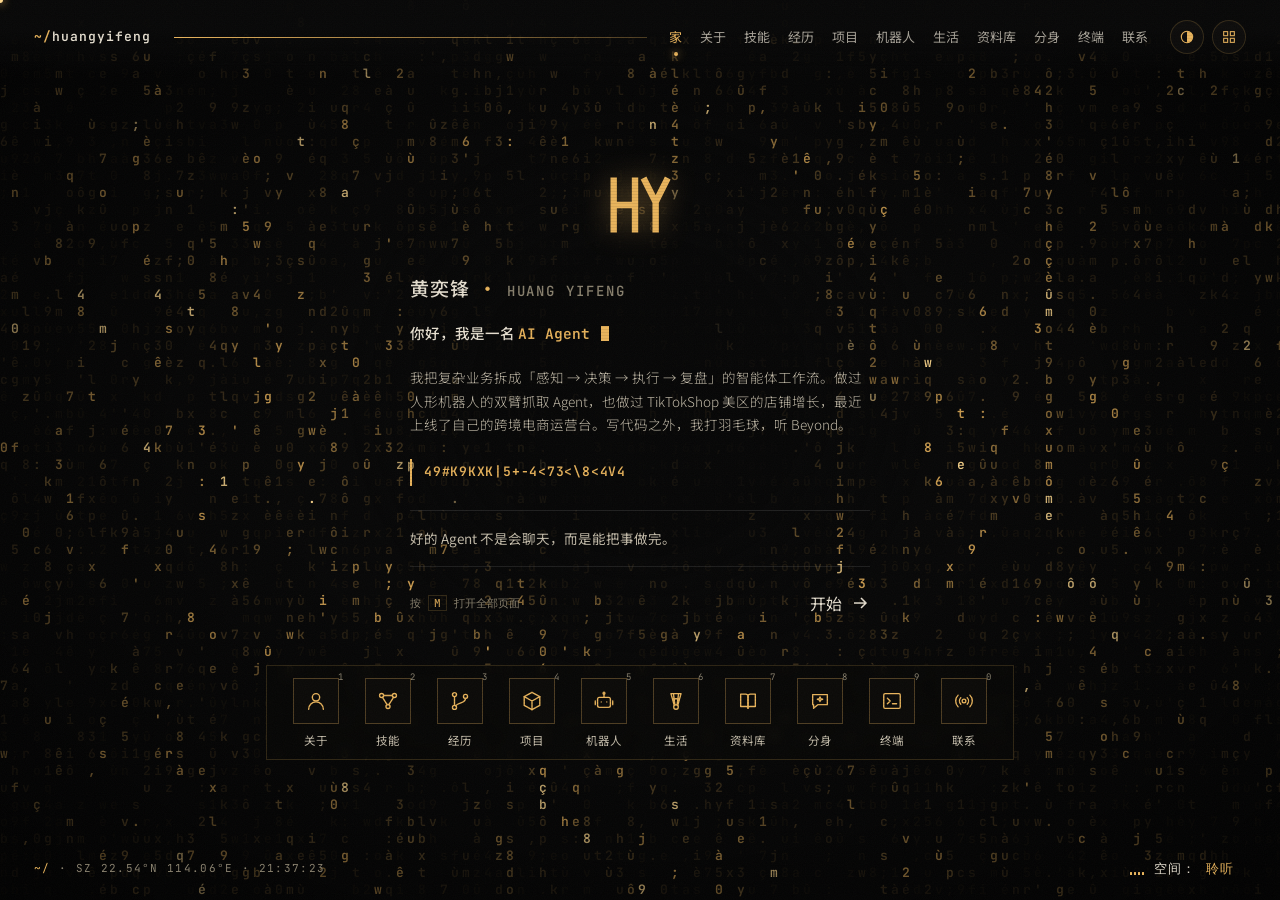
==== commit 8e3b6f6b: "feat: 偶像卡片改为唱片头像样式（鲁大魔、黄家驹），新增分享卡片与社交分享标签，更新简历，压缩照片 Co-Authored-By: Claude Opus 5.5 <noreply@anthrop" ====
--- a/index.html
+++ b/index.html
@@ -5,6 +5,12 @@
 <meta name="viewport" content="width=device-width, initial-scale=1.0">
 <title>黄奕锋 · AI Agent Engineer</title>
 <meta name="description" content="黄奕锋 —— AI Agent 开发工程师。LangGraph / MCP / RAG / Multi-Agent / 人形机器人 Agent / 跨境电商运营智能体。">
+<meta property="og:type" content="website">
+<meta property="og:title" content="黄奕锋 · AI Agent 开发工程师">
+<meta property="og:description" content="跨境电商 × AI Agent。和我的 AI 分身聊聊，看看我做过的项目、机器人和生活。">
+<meta property="og:url" content="https://aboutme.hyff.cc.cd/">
+<meta property="og:image" content="https://aboutme.hyff.cc.cd/img/share.jpg">
+<meta name="theme-color" content="#070707">
 <link rel="icon" href="data:image/svg+xml,<svg xmlns='http://www.w3.org/2000/svg' viewBox='0 0 90 80'><path d='M8 6V74M8 40H38M38 6V74M52 6L67 36L82 6M67 36V74' fill='none' stroke='%23e9b45c' stroke-width='10'/></svg>">
 <link rel="preconnect" href="https://fonts.googleapis.com">
 <link rel="preconnect" href="https://fonts.gstatic.com" crossorigin>
@@ -328,7 +334,7 @@
     <div class="life-text" data-a>
       <span class="t">SPORT</span>
       <h2>🏸 羽毛球</h2>
-      <p>写代码之外，我最喜欢的运动是羽毛球，已经打了 <b class="g">5 年</b>。最喜欢的球员是<b class="g">李宗伟</b>。</p>
+      <p>写代码之外，我最喜欢的运动是羽毛球，已经打了 <b class="g">5 年</b>。</p>
       <p class="m">左边的球场可以点一下：在任意位置点击，就是一记扣杀。</p>
     </div>
   </div>
@@ -336,31 +342,25 @@
   <div class="sub" data-a>IDOLS · 偶像</div>
   <div class="idols">
     <div class="idol" data-a>
-      <div class="vinyl shuttle"><i></i><span>LCW</span></div>
+      <div class="record"><div class="vinyl"><i></i></div><div class="face"><img src="img/idol-ludamo.jpg" alt="鲁大魔" onerror="this.remove()"><b>鲁</b></div></div>
       <div>
-        <span class="t">BADMINTON</span>
-        <h3>李宗伟</h3>
-        <p>马来西亚羽毛球运动员，职业生涯约 19 年：连续 6 年年终世界排名第一，705 场胜利、69 个世界羽联赛事冠军。2008、2012、2016 连续三届奥运会男单决赛都拿了亚军，世锦赛也始终没能夺冠。2018 年确诊鼻咽癌，治疗后仍想复出冲击东京奥运，最终在 2019 年 6 月宣布退役。</p>
-        <p class="why">我打了 5 年羽毛球，最喜欢他。一个人三次站上奥运决赛、三次输掉，还一直想再回去，这比金牌更打动我。</p>
+        <span class="t">CREATOR · 抖音 @ludamobiubiu</span>
+        <h3>鲁大魔</h3>
+        <blockquote class="big">把时间和体力拼到极致，意志力会带你杀出重围。</blockquote>
+        <p>本名鲁岳，泛知识领域的自媒体创作者。2022 年开始在抖音发布作品，内容以创业经历感悟分享、生活旅行随拍为主。</p>
+        <ul class="quotes"><li>把抽象的想法变成具体的产品</li><li>从微观的角度思考，你才会看到具象化、可执行的指标</li><li>在生命的长度中，无限突破自己的宽度</li></ul>
+        <p class="why">他让我相信：普通人靠拼劲和执行力，也能杀出一条路。做 Agent 也一样，先把模糊的想法拆成一步一步能执行的动作。</p>
       </div>
     </div>
     <div class="idol" data-a>
-      <div class="vinyl"><i></i><span>BEYOND</span></div>
+      <div class="record"><div class="vinyl"><i></i></div><div class="face"><img src="img/idol-huangjiaju.jpg" alt="黄家驹" onerror="this.remove()"><b>驹</b></div></div>
       <div>
-        <span class="t">MUSIC</span>
+        <span class="t">MUSIC · BEYOND</span>
         <h3>黄家驹</h3>
-        <p>Beyond 乐队主唱、创作人（1962–1993）。《海阔天空》《光辉岁月》《真的爱你》，是我写代码时反复循环的歌。</p>
-        <blockquote>原谅我这一生不羁放纵爱自由</blockquote>
-      </div>
-    </div>
-    <div class="idol" data-a>
-      <div class="vinyl alt"><i></i><span>★</span></div>
-      <div>
-        <span class="t">CREATOR</span>
-        <h3>鲁大魔</h3>
-        <p>本名鲁岳，抖音号 ludamobiubiu。泛知识领域的自媒体创作者，内容以创业经历感悟分享、生活旅行随拍为主。</p>
-        <blockquote>把抽象的想法变成具体的产品</blockquote>
-        <p class="why">他讲的「从微观的角度思考，才会看到具象化、可执行的指标」，和我做 Agent 的思路一样：先把模糊的事拆成能执行的一步一步。</p>
+        <blockquote class="big">原谅我这一生不羁放纵爱自由，也会怕有一天会跌倒。</blockquote>
+        <p>Beyond 乐队主唱、吉他手和主要创作人（1962.6.10 – 1993.6.30）。1983 年和乐队成员组建 Beyond，用摇滚唱理想、自由与和平。1993 年在日本东京录制节目时意外坠台，31 岁离世。</p>
+        <ul class="quotes songs"><li>《海阔天空》</li><li>《光辉岁月》</li><li>《真的爱你》</li></ul>
+        <p class="why">写代码时我常循环他的歌。他坚持做自己相信的音乐，这份不妥协一直激励着我。</p>
       </div>
     </div>
   </div>
--- a/assets/style.css
+++ b/assets/style.css
@@ -638,3 +638,22 @@
 .life-text p b.g{font-weight:600}
 @media (max-width:720px){.photos{grid-template-columns:1fr 1fr}.photos figure.wide{grid-column:1/-1}}
 .lightbox[hidden]{display:none}
+
+/* ================= idols v2: 唱片 + 头像 ================= */
+.idol{align-items:flex-start}
+.record{position:relative;flex:none;width:150px;height:150px}
+.record .vinyl{position:absolute;inset:0;width:auto;height:auto}
+.record .vinyl i{display:none}
+.record .face{position:absolute;left:50%;top:50%;width:84px;height:84px;margin:-42px 0 0 -42px;border-radius:50%;overflow:hidden;
+  display:grid;place-items:center;background:radial-gradient(circle at 35% 30%,var(--hi),var(--c) 60%,#7a5a1e);box-shadow:0 0 0 3px #0b0a08,0 0 0 4px rgba(var(--rgb),.6),0 0 26px rgba(var(--rgb),.35);animation:spin 6s linear infinite}
+.idol:hover .record .face{animation-duration:1.6s}
+.record .face img{position:absolute;inset:0;width:100%;height:100%;object-fit:cover;filter:grayscale(.2) sepia(.15) contrast(1.05)}
+.record .face b{font-size:34px;font-weight:900;color:#0b0a08}
+.record .face img + b{display:none}
+.record::after{content:'';position:absolute;right:-6px;top:-4px;width:46px;height:8px;border-radius:4px;background:linear-gradient(90deg,#3a352c,#8c826f);transform-origin:right center;transform:rotate(-38deg);box-shadow:0 2px 6px rgba(0,0,0,.6)}
+.idol blockquote.big{margin:6px 0 12px;padding:8px 0 8px 14px;font-size:17px;font-style:normal;font-weight:700;line-height:1.6;color:var(--hi);border-left:3px solid var(--c)}
+.idol .quotes{list-style:none;display:flex;flex-wrap:wrap;gap:6px;margin:10px 0 2px}
+.idol .quotes li{padding:2px 10px;font-size:12px;color:var(--text2);border:1px solid var(--line);border-radius:12px}
+.idol .quotes li::before{content:'「';color:var(--c)}.idol .quotes li::after{content:'」';color:var(--c)}
+@media (max-width:720px){.record{width:120px;height:120px}.record .face{width:68px;height:68px;margin:-34px 0 0 -34px}}
+.idol .quotes.songs li::before,.idol .quotes.songs li::after{content:none}
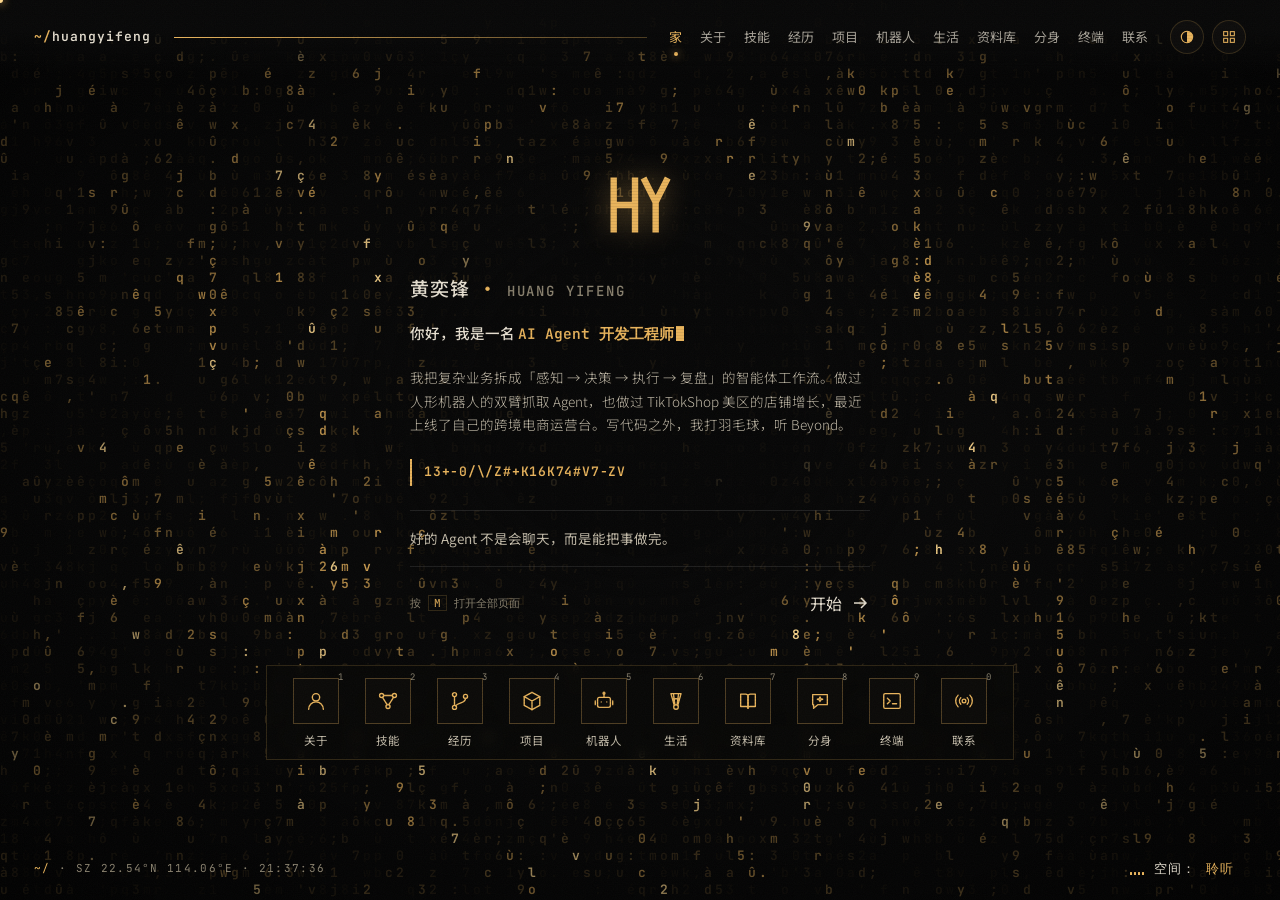
==== commit dab10756: "fix: 样式和脚本按部署版本号加载，避免 Cloudflare/浏览器缓存旧文件导致页面错乱 Co-Authored-By: Claude Opus 5.5 <noreply@anthropic.c" ====
--- a/index.html
+++ b/index.html
@@ -15,7 +15,7 @@
 <link rel="preconnect" href="https://fonts.googleapis.com">
 <link rel="preconnect" href="https://fonts.gstatic.com" crossorigin>
 <link href="https://fonts.googleapis.com/css2?family=JetBrains+Mono:wght@300;400;600;800&family=Noto+Sans+SC:wght@300;400;500;700;900&display=swap" rel="stylesheet">
-<link rel="stylesheet" href="assets/style.css">
+<link rel="stylesheet" href="assets/style.css?v=__V__">
 </head>
 <body class="booting">
 
@@ -426,8 +426,8 @@
 
 </main>
 
-<script src="assets/profile.js"></script>
-<script src="assets/core.js"></script>
-<script src="assets/pages.js"></script>
+<script src="assets/profile.js?v=__V__"></script>
+<script src="assets/core.js?v=__V__"></script>
+<script src="assets/pages.js?v=__V__"></script>
 </body>
 </html>
--- a/assets/style.css
+++ b/assets/style.css
@@ -657,3 +657,4 @@
 .idol .quotes li::before{content:'「';color:var(--c)}.idol .quotes li::after{content:'」';color:var(--c)}
 @media (max-width:720px){.record{width:120px;height:120px}.record .face{width:68px;height:68px;margin:-34px 0 0 -34px}}
 .idol .quotes.songs li::before,.idol .quotes.songs li::after{content:none}
+.record .face{animation:none}.idol:hover .record .face{animation:none;transform:scale(1.06)}.record .face{transition:transform .4s}
